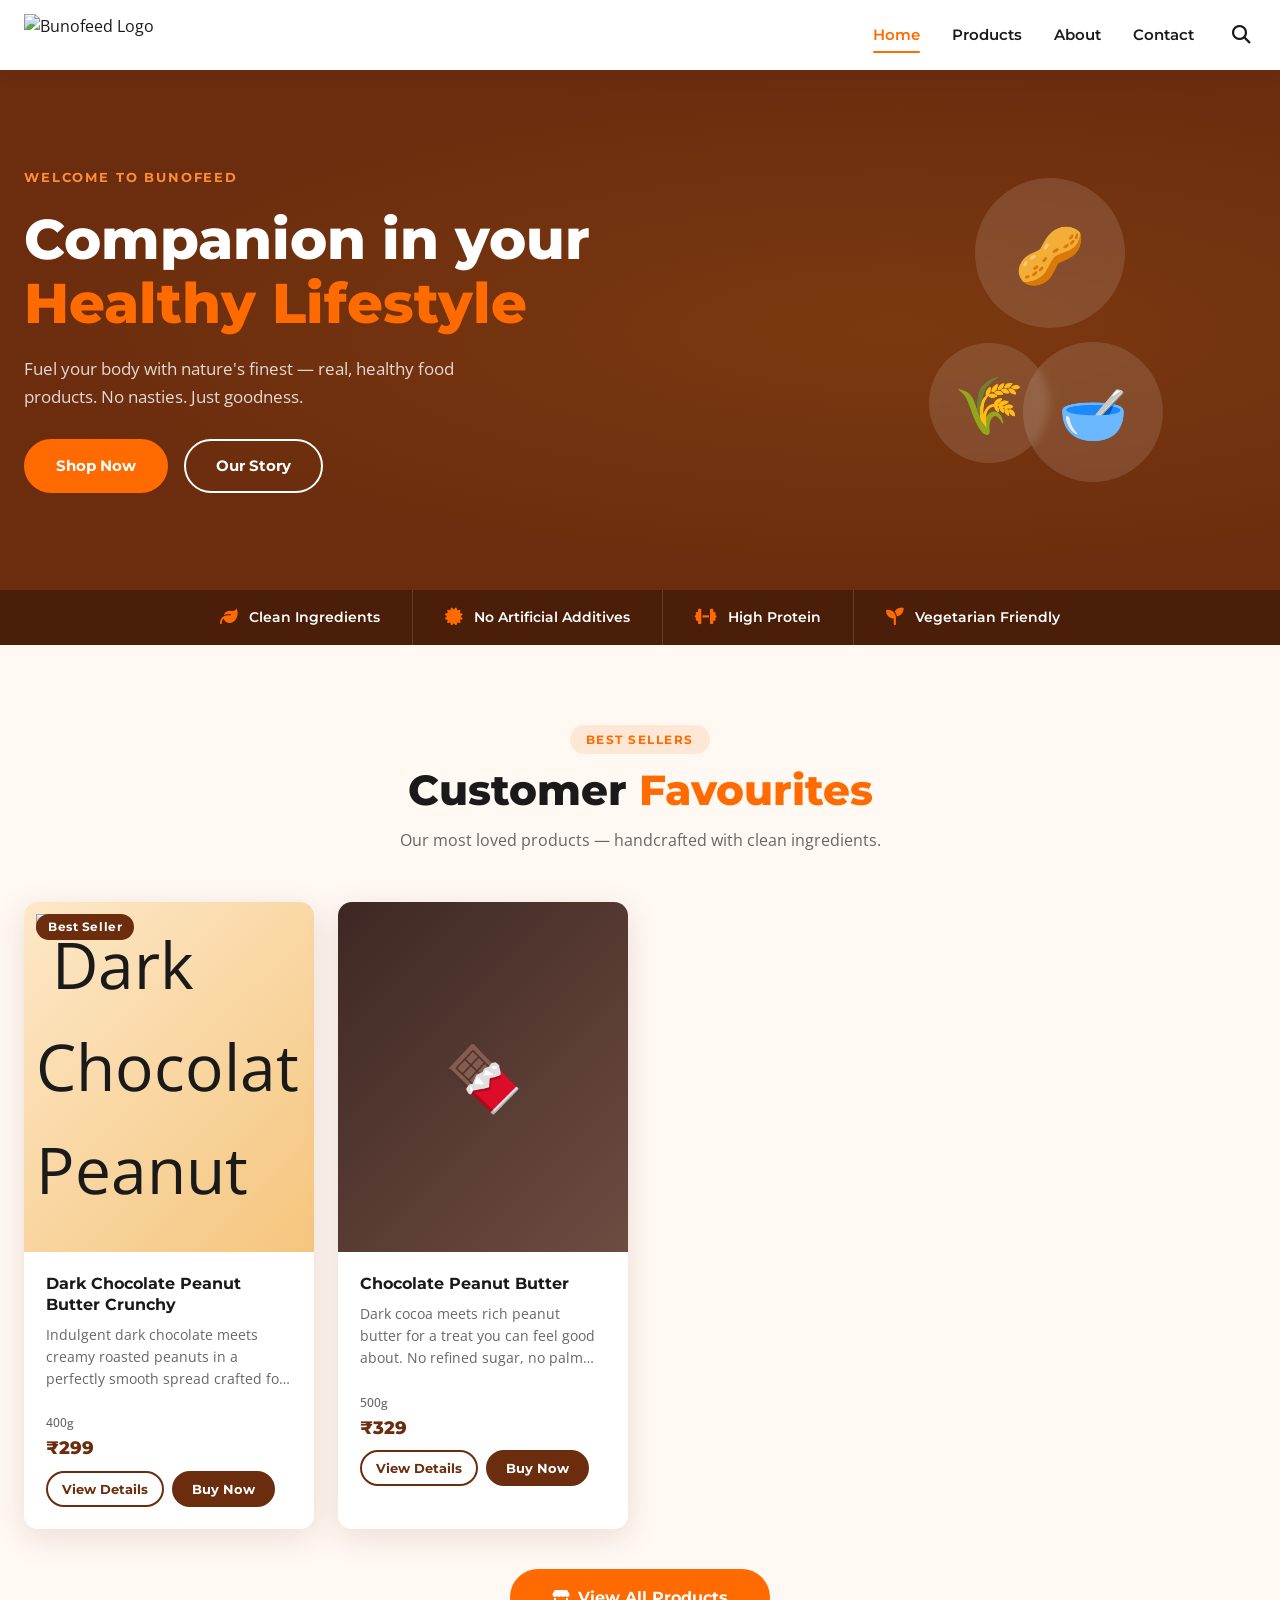
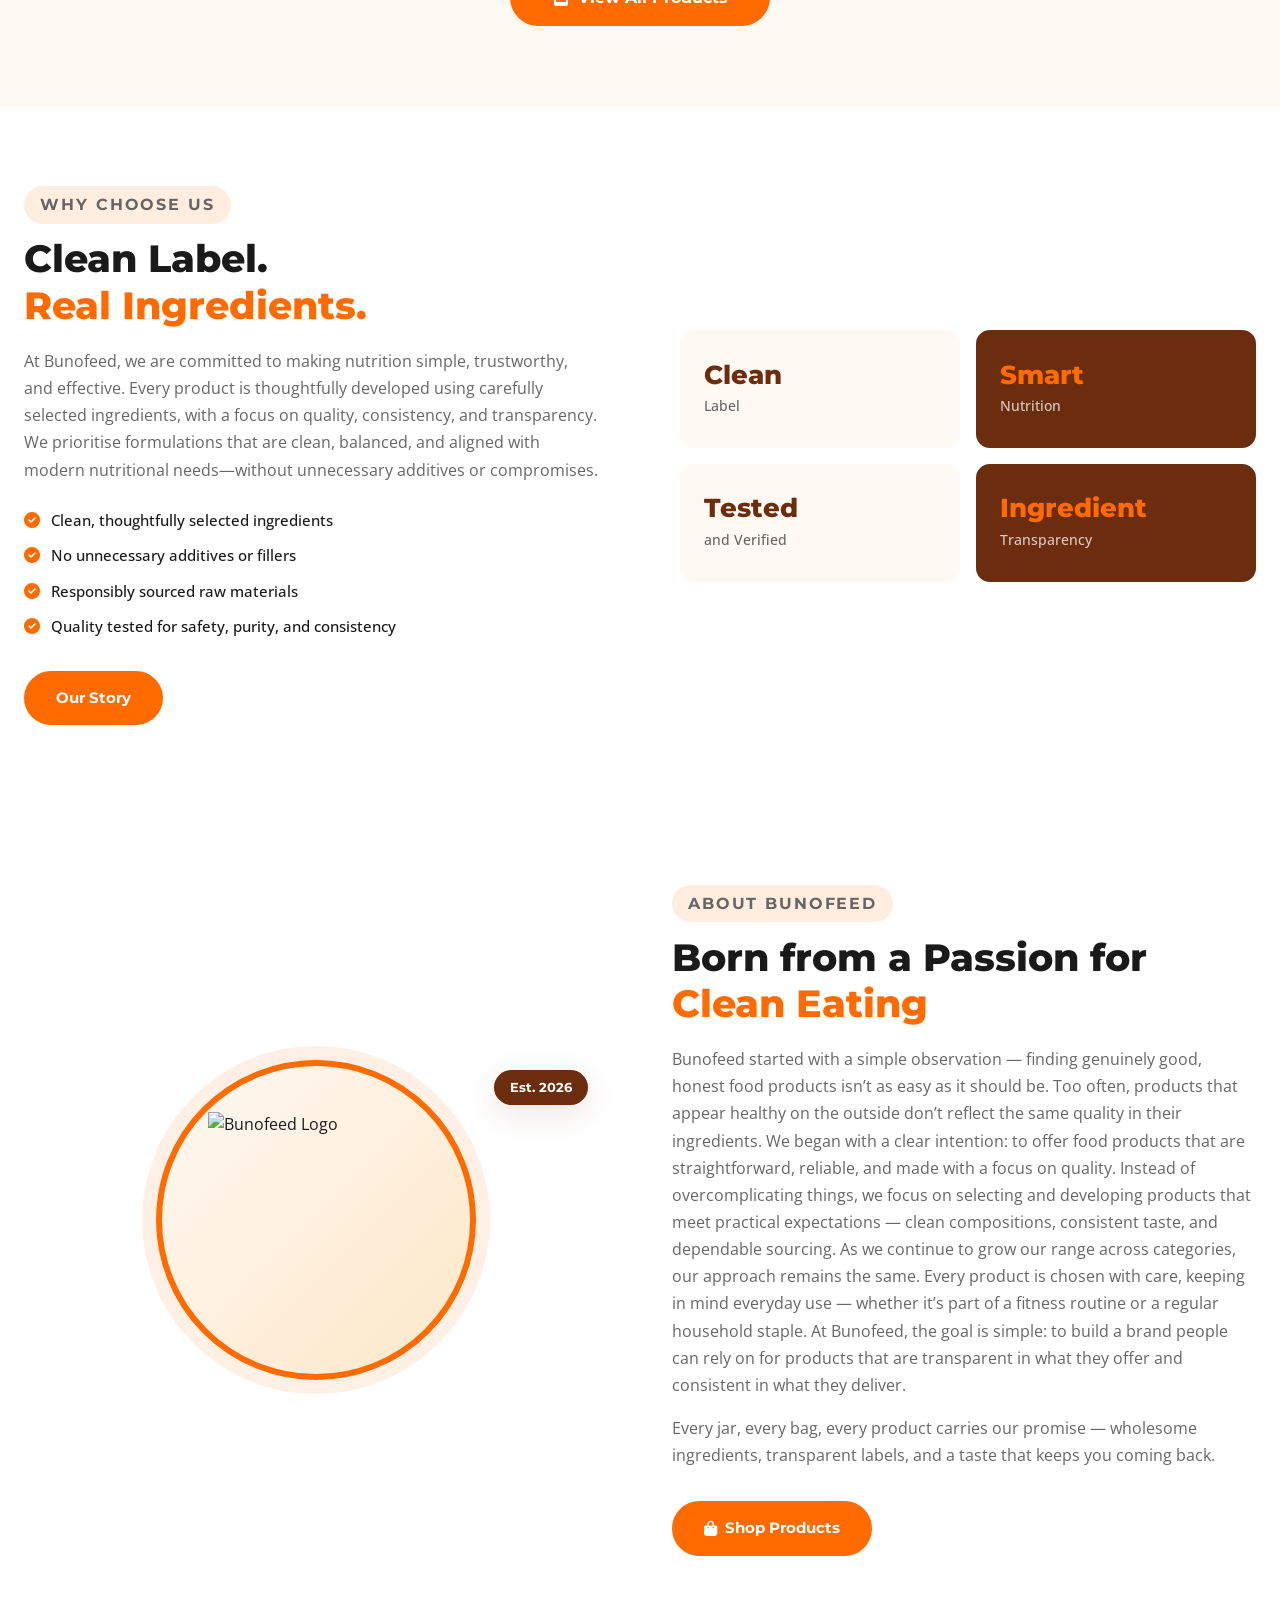
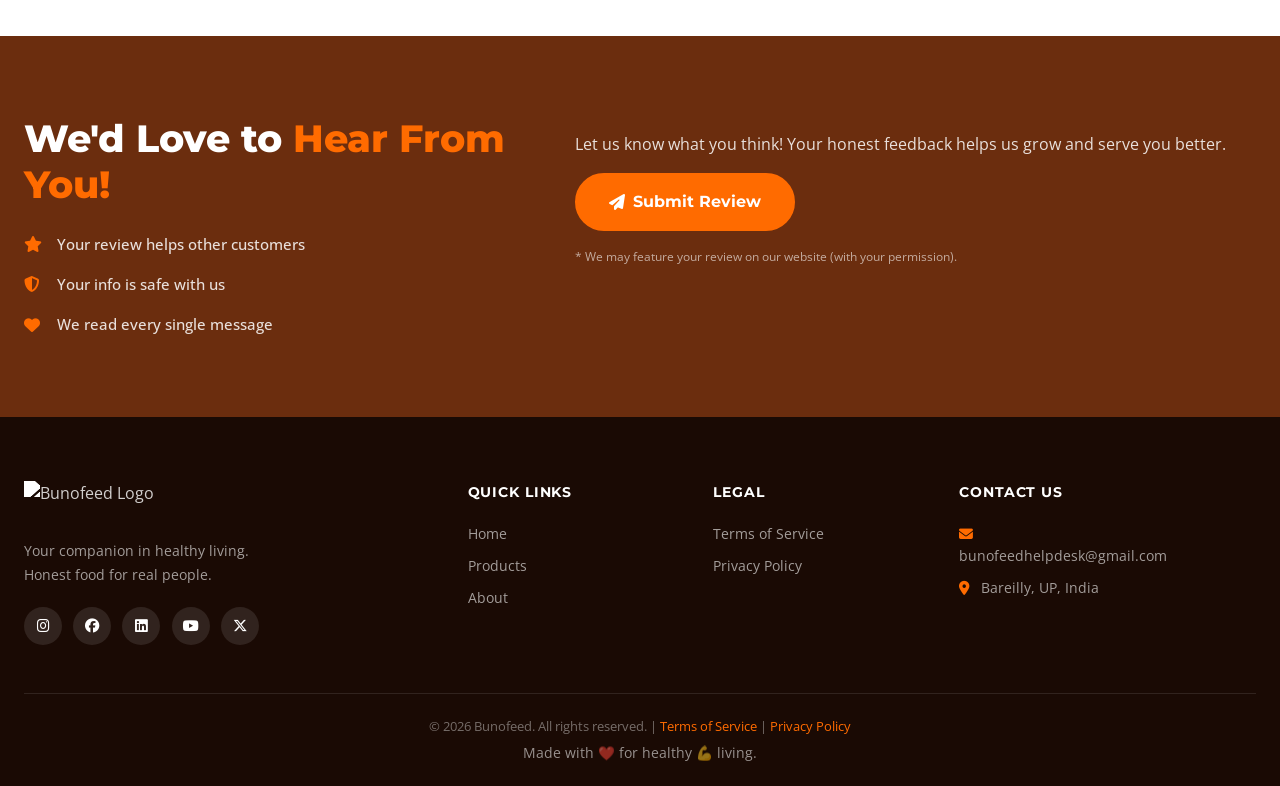
==== index.html @ 0fc1f6b6 "Add files via upload" ====
<!DOCTYPE html>
<html lang="en">
<head>
  <meta charset="UTF-8" />
  <meta name="viewport" content="width=device-width, initial-scale=1.0, viewport-fit=cover"/>
  <!-- SEO -->
  <meta name="description" content="Bunofeed – Natural peanut butter, rolled oats & muesli. Clean ingredients, no preservatives, high protein. Shop on Amazon & Flipkart."/>
  <meta name="theme-color" content="#6B2D0E"/>
  <!-- iOS Web App -->
  <meta name="apple-mobile-web-app-capable" content="yes"/>
  <meta name="apple-mobile-web-app-status-bar-style" content="black-translucent"/>

  <title>Bunofeed – Companion in your Healthy Lifestyle</title>

  <!-- Fonts -->
  <link rel="preconnect" href="https://fonts.googleapis.com"/>
  <link rel="preconnect" href="https://fonts.gstatic.com" crossorigin/>
  <link href="https://fonts.googleapis.com/css2?family=Montserrat:wght@400;600;700;800&family=Open+Sans:wght@400;500;600&display=swap" rel="stylesheet"/>
  <!-- Icons -->
  <link rel="stylesheet" href="https://cdnjs.cloudflare.com/ajax/libs/font-awesome/6.5.0/css/all.min.css"/>
  <!-- Styles -->
  <link rel="stylesheet" href="style.css"/>
</head>
<body>

  <!-- =========================================================
       CAMPAIGN BANNER (shown/hidden by script.js based on products.js)
       ========================================================= -->
  <div id="campaign-banner" role="alert" aria-live="polite"></div>

  <!-- =========================================================
       NAVBAR
       ========================================================= -->
  <header class="navbar">
    <div class="nav-container">
      <a href="#home" class="logo" aria-label="Bunofeed Home">
        <img src="https://i.ibb.co/5W7myd6t/Brand-logo-2.png" alt="Bunofeed Logo" class="logo-img"/>
      </a>
      <button class="hamburger" id="hamburger" aria-label="Toggle menu" aria-expanded="false">
        <span></span><span></span><span></span>
      </button>
      <nav class="nav-links" id="navLinks" aria-label="Main navigation">
        <a href="#home"    class="nav-link active">Home</a>
        <a href="shop.html" class="nav-link">Products</a>
        <a href="#about"   class="nav-link">About</a>
        <a href="#contact" class="nav-link">Contact</a>
        <button class="search-btn" aria-label="Search">
          <i class="fas fa-search" aria-hidden="true"></i>
        </button>
      </nav>
    </div>
  </header>

  <!-- =========================================================
       HERO SECTION
       ========================================================= -->
  <section class="hero" id="home">
    <div class="hero-content">
      <p class="hero-sub" id="hero-sub">Welcome to Bunofeed</p>
      <h1 class="hero-title" id="hero-title">
        Companion in your<br/>
        <span class="hero-highlight">Healthy Lifestyle</span>
      </h1>
      <p class="hero-desc" id="hero-desc">
        Fuel your body with nature's finest — real, healthy food products. No nasties. Just goodness.   </p>
      <div class="hero-btns">
        <a href="#shop" class="btn btn-primary" id="hero-cta">
          <i class="fas fa-shopping-bag" aria-hidden="true"></i> Shop Now
        </a>
        <a href="#about" class="btn btn-outline">Our Story</a>
      </div>
    </div>
    <!-- Hero visual: replaced with image if products.js hero.image is set -->
    <div class="hero-image" aria-hidden="true">
      <div class="hero-img-wrap">
        <div class="food-circle food-circle-1">🥜</div>
        <div class="food-circle food-circle-2">🌾</div>
        <div class="food-circle food-circle-3">🥣</div>
      </div>
    </div>
  </section>

  <!-- =========================================================
       FEATURES STRIP
       ========================================================= -->
  <section class="features-strip" aria-label="Key features">
    <div class="feature-item">
      <i class="fas fa-leaf" aria-hidden="true"></i>
      <span>Clean Ingredients</span>
    </div>
    <div class="feature-item">
      <i class="fas fa-certificate" aria-hidden="true"></i>
      <span>No Artificial Additives</span>
    </div>
    <div class="feature-item">
      <i class="fas fa-dumbbell" aria-hidden="true"></i>
      <span>High Protein</span>
    </div>
    <div class="feature-item">
      <i class="fas fa-seedling" aria-hidden="true"></i>
      <span>Vegetarian Friendly</span>
    </div>
  </section>

  <!-- =========================================================
       BEST SELLERS (homepage only — bestSeller: true products)
       Populated dynamically from products.js via script.js
       ========================================================= -->
  <section class="products" id="shop">
    <div class="section-header">
      <p class="section-tag">Best Sellers</p>
      <h2>Customer <span>Favourites</span></h2>
      <p class="section-desc">Our most loved products — handcrafted with clean ingredients.</p>
    </div>
    <!-- Best-seller cards injected here by script.js -->
    <div class="products-grid" id="products-grid"></div>
    <div style="text-align:center;margin-top:2.5rem;">
      <a href="shop.html" class="btn btn-primary" style="padding:14px 40px;font-size:1rem;">
        <i class="fas fa-store" aria-hidden="true"></i> View All Products
      </a>
    </div>
  </section>

  <!-- =========================================================
       WHY BUNOFEED
       ========================================================= -->
  <section class="why-us" aria-label="Why choose Bunofeed">
    <div class="why-text">
      <p class="section-tag">Why Choose Us</p>
      <h2>Clean Label.<br/><span>Real Ingredients.</span></h2>
      <p>At Bunofeed, we are committed to making nutrition simple, trustworthy, and effective. Every product is thoughtfully developed using carefully selected ingredients, with a focus on quality, consistency, and transparency.

          We prioritise formulations that are clean, balanced, and aligned with modern nutritional needs—without unnecessary additives or compromises.</p>
      <ul class="why-list">
        <li><i class="fas fa-check-circle" aria-hidden="true"></i> Clean, thoughtfully selected ingredients</li>
        <li><i class="fas fa-check-circle" aria-hidden="true"></i> No unnecessary additives or fillers</li>
        <li><i class="fas fa-check-circle" aria-hidden="true"></i> Responsibly sourced raw materials</li>
        <li><i class="fas fa-check-circle" aria-hidden="true"></i> Quality tested for safety, purity, and consistency</li>
      </ul>
      <a href="#about" class="btn btn-primary">Our Story</a>
    </div>
    <div class="why-visual">
      <div class="why-stat-card reveal">
        <span class="stat-num">Clean</span>
        <span class="stat-label">Label</span>
      </div>
      <div class="why-stat-card accent reveal">
        <span class="stat-num">Smart</span>
        <span class="stat-label">Nutrition</span>
      </div>
      <div class="why-stat-card reveal">
        <span class="stat-num">Tested</span>
        <span class="stat-label">and Verified</span>
      </div>
      <div class="why-stat-card accent reveal">
        <span class="stat-num">Ingredient</span>
        <span class="stat-label">Transparency</span>
      </div>
    </div>
  </section>

  <!-- =========================================================
       ABOUT SECTION
       ========================================================= -->
  <section class="about" id="about">
    <div class="about-visual">
      <div class="about-badge">Est. 2026</div>
      <div class="about-img-box">
        <!--
          TO CHANGE THIS IMAGE:
          Replace the src below with your image URL.
          Or keep the logo as-is.
        -->
        <img src="https://i.ibb.co/5W7myd6t/Brand-logo-2.png" alt="Bunofeed Logo"/>
      </div>
    </div>
    <div class="about-text">
      <p class="section-tag">About Bunofeed</p>
      <h2>Born from a Passion for <span>Clean Eating</span></h2>
      <p>Bunofeed started with a simple observation — finding genuinely good, honest food products isn’t as easy as it should be. Too often, products that appear healthy on the outside don’t reflect the same quality in their ingredients. We began with a clear intention: to offer food products that are straightforward, reliable, and made with a focus on quality. Instead of overcomplicating things, we focus on selecting and developing products that meet practical expectations — clean compositions, consistent taste, and dependable sourcing. As we continue to grow our range across categories, our approach remains the same. Every product is chosen with care, keeping in mind everyday use — whether it’s part of a fitness routine or a regular household staple. At Bunofeed, the goal is simple: to build a brand people can rely on for products that are transparent in what they offer and consistent in what they deliver.</p>
      <p>Every jar, every bag, every product carries our promise — wholesome ingredients, transparent labels, and a taste that keeps you coming back.</p>
      <a href="#shop" class="btn btn-primary" style="margin-top:1rem;">
        <i class="fas fa-shopping-bag" aria-hidden="true"></i> Shop Products
      </a>
    </div>
  </section>

  <!-- =========================================================
       CUSTOMER FEEDBACK SECTION
       ========================================================= -->
  <section class="feedback-section" id="feedback">
    <div class="feedback-inner">
      <div class="feedback-left">
        <h2>We'd Love to <span>Hear From You!</span></h2>
        <div class="feedback-perks">
          <div class="perk-item">
            <i class="fas fa-star" aria-hidden="true"></i>
            <span>Your review helps other customers</span>
          </div>
          <div class="perk-item">
            <i class="fas fa-shield-alt" aria-hidden="true"></i>
            <span>Your info is safe with us</span>
          </div>
          <div class="perk-item">
            <i class="fas fa-heart" aria-hidden="true"></i>
            <span>We read every single message</span>
          </div>
        </div>
      </div>
      <div class="feedback-right">
        <p class="presubmitnote">
          Let us know what you think! Your honest feedback helps us grow and serve you better.
        </p>
        <!--
          The href below is set dynamically from products.js → brand.feedbackFormUrl
          You can also hardcode it here if preferred.
        -->
        <a href="#" data-feedback-link
           target="_blank" rel="noopener noreferrer"
           class="btn btn-primary feedback-submit">
          <i class="fas fa-paper-plane" aria-hidden="true"></i> Submit Review
        </a>
        <p class="form-note">* We may feature your review on our website (with your permission).</p>
      </div>
    </div>
  </section>

  <!-- =========================================================
       FOOTER
       ========================================================= -->
  <footer class="footer" id="contact">
    <div class="footer-grid">
      <div class="footer-brand">
        <img src="https://i.ibb.co/5W7myd6t/Brand-logo-2.png" alt="Bunofeed Logo" class="logo-img footer-logo-img"/>
        <p>Your companion in healthy living. Honest food for real people.</p>
        <div class="social-links">
          <a href="https://www.instagram.com" data-social="instagram" target="_blank" rel="noopener noreferrer" aria-label="Instagram">
            <i class="fab fa-instagram" aria-hidden="true"></i>
          </a>
          <a href="https://www.facebook.com" data-social="facebook" target="_blank" rel="noopener noreferrer" aria-label="Facebook">
            <i class="fab fa-facebook" aria-hidden="true"></i>
          </a>
          <a href="https://www.linkedin.com/in/akash-kumar-995739293" data-social="linkedin" target="_blank" rel="noopener noreferrer" aria-label="LinkedIn">
            <i class="fab fa-linkedin" aria-hidden="true"></i>
          </a>
          <a href="https://www.youtube.com" data-social="youtube" target="_blank" rel="noopener noreferrer" aria-label="YouTube">
            <i class="fab fa-youtube" aria-hidden="true"></i>
          </a>
          <a href="https://www.x.com" data-social="twitter" target="_blank" rel="noopener noreferrer" aria-label="X / Twitter">
            <i class="fab fa-x-twitter" aria-hidden="true"></i>
          </a>
        </div>
      </div>
      <div class="footer-col">
        <h4>Quick Links</h4>
        <a href="#home">Home</a>
        <a href="#shop">Products</a>
        <a href="#about">About</a>
      </div>
      <div class="footer-col">
        <h4>Legal</h4>
        <a href="terms.html">Terms of Service</a>
        <a href="privacy.html">Privacy Policy</a>
      </div>
      <div class="footer-col" id="contact">
        <h4>Contact Us</h4>
        <p>
          <i class="fas fa-envelope" aria-hidden="true"></i>
          <a href="mailto:bunofeedhelpdesk@gmail.com" data-email>
            bunofeedhelpdesk@gmail.com
          </a>
        </p>
        <p>
          <i class="fas fa-map-marker-alt" aria-hidden="true"></i>
          Bareilly, UP, India
        </p>
      </div>
    </div>
    <div class="footer-bottom">
      <p>© 2026 Bunofeed. All rights reserved. |
        <a href="terms.html">Terms of Service</a> |
        <a href="privacy.html">Privacy Policy</a>
      </p>
      <span class="footer-highlight">Made with ❤️ for healthy 💪 living.</span>
    </div>
  </footer>

  <!-- Razorpay SDK (required for Buy Now on homepage) -->
  <script src="https://checkout.razorpay.com/v1/checkout.js"></script>
  <!-- =========================================================
       SCRIPTS
       Load products.js FIRST, then script.js
       ========================================================= -->
  <script src="products.js"></script>
  <script src="checkout.js"></script>
  <script src="script.js"></script>

</body>
</html>
---- style.css ----
/* ============================================================
   BUNOFEED — Main Stylesheet  (style.css)
   Brand Colors: #6B2D0E (brown), #FF6B00 (orange), #fff
   Mobile-first, fully responsive for iOS & Android
   ============================================================ */

/* ---- CSS Variables ---- */
:root {
  --brown:        #6B2D0E;
  --brown-dark:   #4a1e08;
  --brown-light:  #8B4513;
  --orange:       #FF6B00;
  --orange-light: #FF8C38;
  --white:        #FFFFFF;
  --off-white:    #FFF8F3;
  --gray:         #666666;
  --light-gray:   #f5f5f5;
  --dark:         #1a1a1a;
  --font-head:    'Montserrat', sans-serif;
  --font-body:    'Open Sans', sans-serif;
  --shadow:       0 8px 32px rgba(107,45,14,0.13);
  --radius:       14px;
  --transition:   0.3s ease;
  --nav-height:   70px;
}

/* ---- Reset ---- */
*, *::before, *::after {
  box-sizing: border-box;
  margin: 0;
  padding: 0;
  -webkit-tap-highlight-color: transparent; /* removes blue flash on iOS tap */
}
html {
  scroll-behavior: smooth;
  /* prevent font size inflation on iOS landscape */
  -webkit-text-size-adjust: 100%;
  text-size-adjust: 100%;
}
body {
  font-family: var(--font-body);
  color: var(--dark);
  background: var(--white);
  line-height: 1.6;
  overflow-x: hidden;
}
img {
  max-width: 100%;
  display: block;
  height: auto;
}
a  { text-decoration: none; color: inherit; }
ul { list-style: none; }

/* ---- Utility ---- */
.container {
  width: 100%;
  max-width: 1280px;
  margin: 0 auto;
  padding: 0 1.5rem;
}

/* ============================================================
   CAMPAIGN BANNER
   ============================================================ */
#campaign-banner {
  display: none;
  width: 100%;
  padding: 10px 1.5rem;
  text-align: center;
  font-family: var(--font-head);
  font-weight: 600;
  font-size: 0.88rem;
  letter-spacing: 0.02em;
  position: relative;
  z-index: 1001;
}
#campaign-banner a {
  text-decoration: underline;
  margin-left: 0.5rem;
  font-weight: 700;
  opacity: 0.9;
}
#campaign-banner a:hover { opacity: 1; }
#banner-close {
  position: absolute;
  right: 1rem;
  top: 50%;
  transform: translateY(-50%);
  background: none;
  border: none;
  cursor: pointer;
  font-size: 1.1rem;
  opacity: 0.7;
  line-height: 1;
  padding: 4px;
}
#banner-close:hover { opacity: 1; }

/* ============================================================
   BUTTONS
   ============================================================ */
.btn {
  display: inline-flex;
  align-items: center;
  justify-content: center;
  gap: 0.5rem;
  padding: 13px 30px;
  border-radius: 50px;
  font-family: var(--font-head);
  font-weight: 700;
  font-size: 0.95rem;
  cursor: pointer;
  transition: var(--transition);
  border: 2px solid transparent;
  text-align: center;
  white-space: nowrap;
  /* fix iOS button rendering */
  -webkit-appearance: none;
  appearance: none;
}
.btn-primary {
  background: var(--orange);
  color: var(--white);
  border-color: var(--orange);
}
.btn-primary:hover {
  background: var(--orange-light);
  border-color: var(--orange-light);
  transform: translateY(-2px);
  box-shadow: 0 6px 20px rgba(255,107,0,0.35);
}
.btn-outline {
  background: transparent;
  color: var(--white);
  border-color: var(--white);
}
.btn-outline:hover {
  background: var(--white);
  color: var(--brown);
}
.btn-brown {
  background: var(--brown);
  color: var(--white);
  border-color: var(--brown);
}
.btn-brown:hover {
  background: var(--brown-dark);
  border-color: var(--brown-dark);
  transform: translateY(-2px);
}

/* ============================================================
   SECTION HEADER
   ============================================================ */
.section-header {
  text-align: center;
  margin-bottom: 3rem;
}
.section-tag {
  display: inline-block;
  background: rgba(255,107,0,0.12);
  color: var(--orange);
  font-family: var(--font-head);
  font-weight: 700;
  font-size: 0.78rem;
  letter-spacing: 0.12em;
  text-transform: uppercase;
  padding: 5px 16px;
  border-radius: 50px;
  margin-bottom: 0.7rem;
}
.section-header h2 {
  font-family: var(--font-head);
  font-size: clamp(1.7rem, 4vw, 2.6rem);
  font-weight: 800;
  color: var(--dark);
  line-height: 1.2;
}
.section-header h2 span { color: var(--orange); }
.section-desc {
  color: var(--gray);
  margin-top: 0.8rem;
  font-size: 1rem;
}

/* ============================================================
   NAVBAR
   ============================================================ */
.navbar {
  position: sticky;
  top: 0;
  z-index: 1000;
  background: var(--white);
  box-shadow: 0 2px 20px rgba(0,0,0,0.07);
}
.nav-container {
  max-width: 1280px;
  margin: 0 auto;
  padding: 0 1.5rem;
  height: var(--nav-height);
  display: flex;
  align-items: center;
  justify-content: space-between;
}
.logo { display: flex; align-items: center; }
.logo-img {
  height: 42px;
  max-height: 42px;
  width: auto;
  object-fit: contain;
  display: block;
}
.footer-logo-img {
  height: 42px;
  filter: brightness(0) invert(1);
}
.nav-links {
  display: flex;
  align-items: center;
  gap: 2rem;
}
.nav-link {
  font-family: var(--font-head);
  font-weight: 600;
  font-size: 0.95rem;
  color: var(--dark);
  position: relative;
  transition: color var(--transition);
  padding: 4px 0;
}
.nav-link::after {
  content: '';
  position: absolute;
  bottom: -2px;
  left: 0;
  width: 0;
  height: 2px;
  background: var(--orange);
  transition: width var(--transition);
  border-radius: 2px;
}
.nav-link:hover,
.nav-link.active { color: var(--orange); }
.nav-link:hover::after,
.nav-link.active::after { width: 100%; }

.search-btn {
  background: none;
  border: none;
  cursor: pointer;
  font-size: 1.15rem;
  color: var(--dark);
  transition: color var(--transition);
  padding: 6px;
  display: flex;
  align-items: center;
  /* fix iOS button */
  -webkit-appearance: none;
  appearance: none;
}
.search-btn:hover { color: var(--orange); }

/* Hamburger */
.hamburger {
  display: none;
  flex-direction: column;
  gap: 5px;
  background: none;
  border: none;
  cursor: pointer;
  padding: 6px;
  -webkit-appearance: none;
  appearance: none;
  /* increase tap target */
  min-width: 44px;
  min-height: 44px;
  align-items: center;
  justify-content: center;
}
.hamburger span {
  display: block;
  width: 24px;
  height: 2.5px;
  background: var(--dark);
  border-radius: 3px;
  transition: var(--transition);
}
.hamburger.active span:nth-child(1) { transform: translateY(7.5px) rotate(45deg); }
.hamburger.active span:nth-child(2) { opacity: 0; transform: scaleX(0); }
.hamburger.active span:nth-child(3) { transform: translateY(-7.5px) rotate(-45deg); }

/* ============================================================
   HERO SECTION
   ============================================================ */
.hero {
  background: var(--brown);
  min-height: 520px;
  display: flex;
  align-items: center;
  position: relative;
  overflow: hidden;
  padding: 5rem 1.5rem;
}
.hero::before {
  content: '';
  position: absolute;
  inset: 0;
  background: radial-gradient(ellipse at 70% 50%, rgba(139,69,19,0.5) 0%, transparent 70%);
  pointer-events: none;
}
.hero-content {
  position: relative;
  z-index: 2;
  max-width: 580px;
  display: flex;
  flex-direction: column;
  gap: 1.2rem;
}
.hero-sub {
  font-family: var(--font-head);
  font-weight: 700;
  font-size: 0.82rem;
  letter-spacing: 0.14em;
  text-transform: uppercase;
  color: var(--orange-light);
}
.hero-title {
  font-family: var(--font-head);
  font-size: clamp(2rem, 5vw, 3.5rem);
  font-weight: 800;
  color: var(--white);
  line-height: 1.15;
}
.hero-highlight { color: var(--orange); }
.hero-desc {
  color: rgba(255,255,255,0.82);
  font-size: 1.05rem;
  max-width: 460px;
  line-height: 1.7;
}
.hero-btns {
  display: flex;
  gap: 1rem;
  flex-wrap: wrap;
  margin-top: 0.5rem;
}

/* Hero Right — image or animated circles */
.hero-image {
  position: absolute;
  right: 0;
  top: 0;
  bottom: 0;
  width: 45%;
  display: flex;
  align-items: center;
  justify-content: center;
  pointer-events: none;
  z-index: 1;
}
.hero-img-wrap {
  position: relative;
  width: 380px;
  height: 380px;
}
/* When hero image URL is set, show it */
.hero-img-wrap img.hero-photo {
  width: 100%;
  height: 100%;
  object-fit: cover;
  border-radius: 50%;
  border: 5px solid rgba(255,107,0,0.4);
}
/* Animated circles (fallback) */
.food-circle {
  position: absolute;
  border-radius: 50%;
  display: flex;
  align-items: center;
  justify-content: center;
  background: rgba(255,255,255,0.12);
  backdrop-filter: blur(4px);
  -webkit-backdrop-filter: blur(4px);
  animation: floatCircle 4s ease-in-out infinite alternate;
  font-size: 3.5rem;
  line-height: 1;
}
.food-circle-1 { width: 150px; height: 150px; top: 10%; right: 15%; animation-delay: 0s; }
.food-circle-2 { width: 120px; height: 120px; bottom: 15%; right: 35%; animation-delay: 1.2s; }
.food-circle-3 { width: 140px; height: 140px; bottom: 10%; right: 5%; animation-delay: 0.6s; }
@keyframes floatCircle {
  from { transform: translateY(0); }
  to   { transform: translateY(-18px); }
}

/* ============================================================
   FEATURES STRIP
   ============================================================ */
.features-strip {
  background: var(--brown-dark);
  display: flex;
  justify-content: center;
  flex-wrap: nowrap;
  overflow-x: auto;
  -webkit-overflow-scrolling: touch;
  scrollbar-width: none;
}
.features-strip::-webkit-scrollbar { display: none; }
.feature-item {
  display: flex;
  align-items: center;
  gap: 0.7rem;
  padding: 1rem 2rem;
  color: var(--white);
  font-family: var(--font-head);
  font-weight: 600;
  font-size: 0.88rem;
  border-right: 1px solid rgba(255,255,255,0.15);
  transition: background var(--transition);
  flex-shrink: 0;
  white-space: nowrap;
}
.feature-item:last-child { border-right: none; }
.feature-item:hover { background: rgba(255,107,0,0.18); }
.feature-item i { color: var(--orange); font-size: 1.1rem; }

/* ============================================================
   PRODUCTS SECTION
   ============================================================ */
.products {
  padding: 5rem 1.5rem;
  background: var(--off-white);
}
.products-grid {
  max-width: 1280px;
  margin: 0 auto;
  display: grid;
  grid-template-columns: repeat(4, 1fr);
  gap: 1.5rem;
}
.product-card {
  background: var(--white);
  border-radius: var(--radius);
  overflow: hidden;
  box-shadow: var(--shadow);
  transition: transform var(--transition), box-shadow var(--transition);
  display: flex;
  flex-direction: column;
  position: relative;
}
.product-card:hover {
  transform: translateY(-6px);
  box-shadow: 0 16px 40px rgba(107,45,14,0.18);
}
/* Product Badges */
.product-badge {
  position: absolute;
  top: 12px;
  left: 12px;
  background: var(--brown);
  color: var(--white);
  font-family: var(--font-head);
  font-weight: 700;
  font-size: 0.72rem;
  padding: 4px 12px;
  border-radius: 50px;
  z-index: 2;
  letter-spacing: 0.05em;
}
.product-badge.new    { background: #28a745; }
.product-badge.limited{ background: #dc3545; }
.product-badge.sale   { background: var(--orange); }

/* Sale ribbon */
.sale-ribbon {
  position: absolute;
  top: 12px;
  right: 12px;
  background: var(--orange);
  color: var(--white);
  font-family: var(--font-head);
  font-weight: 800;
  font-size: 0.72rem;
  padding: 4px 10px;
  border-radius: 50px;
  z-index: 2;
}

/* Product image area */
.product-img {
  height: 350px;
  padding: 12px;
  display: flex;
  align-items: center;
  justify-content: center;
  font-size: 4rem;
  position: relative;
  overflow: hidden;
}
.product-img img.product-photo {
  width: 100%;
  height: 100%;
  object-fit: contain;
  position: absolute;
  inset: 0;
  padding: 12px;
}
.product-emoji {
  position: relative;
  z-index: 1;
  font-size: 4rem;
  line-height: 1;
}
/* Card color backgrounds */
.peanut-bg  { background: linear-gradient(135deg, #fde8c8, #f5c57d); }
.oat-bg     { background: linear-gradient(135deg, #e8f5e9, #c8e6c9); }
.muesli-bg  { background: linear-gradient(135deg, #fff3e0, #ffe0b2); }
.choco-bg   { background: linear-gradient(135deg, #3e2723, #6d4c41); }

.product-info {
  padding: 1.4rem;
  display: flex;
  flex-direction: column;
  gap: 0.5rem;
  flex: 1;
}
.product-info h3 {
  font-family: var(--font-head);
  font-size: 1rem;
  font-weight: 700;
  color: var(--dark);
  line-height: 1.3;
}
.product-info p {
  color: var(--gray);
  font-size: 0.88rem;
  line-height: 1.55;
  flex: 1;
  /* Truncate to 3 lines */
  display: -webkit-box;
  -webkit-line-clamp: 3;
  -webkit-box-orient: vertical;
  overflow: hidden;
  text-overflow: ellipsis;
  max-height: calc(1.55em * 3);
}
.product-footer {
  display: flex;
  align-items: center;
  justify-content: space-between;
  margin-top: 1rem;
  gap: 0.5rem;
  flex-wrap: wrap;
}
/* Two-button row on product cards */
.product-card-btns {
  display: flex;
  gap: 0.45rem;
  flex-wrap: wrap;
}
.btn-view-detail {
  padding: 8px 14px;
  font-size: 0.82rem;
  border-radius: 50px;
  background: transparent;
  color: var(--brown);
  font-family: var(--font-head);
  font-weight: 700;
  border: 2px solid var(--brown);
  cursor: pointer;
  transition: var(--transition);
  -webkit-appearance: none;
  appearance: none;
  white-space: nowrap;
}
.btn-view-detail:hover {
  background: var(--brown);
  color: var(--white);
  transform: translateY(-2px);
}
/* Make entire card clickable */
.product-card { cursor: pointer; }
.product-price {
  display: flex;
  flex-direction: column;
  gap: 1px;
}
.price-original {
  font-family: var(--font-head);
  font-size: 1.1rem;
  font-weight: 800;
  color: var(--brown);
}
.price-sale {
  display: flex;
  align-items: center;
  gap: 0.4rem;
}
.price-sale .price-current {
  font-family: var(--font-head);
  font-size: 1.1rem;
  font-weight: 800;
  color: var(--orange);
}
.price-sale .price-old {
  font-size: 0.82rem;
  color: var(--gray);
  text-decoration: line-through;
}
.product-weight {
  font-size: 0.78rem;
  color: var(--gray);
  font-weight: 500;
}
.btn-buy {
  padding: 8px 18px;
  font-size: 0.82rem;
  border-radius: 50px;
  background: var(--brown);
  color: var(--white);
  font-family: var(--font-head);
  font-weight: 700;
  border: 2px solid var(--brown);
  cursor: pointer;
  transition: var(--transition);
  -webkit-appearance: none;
  appearance: none;
  white-space: nowrap;
}
.btn-buy:hover {
  background: var(--orange);
  border-color: var(--orange);
  transform: translateY(-2px);
}

/* ============================================================
   WHY US SECTION
   ============================================================ */
.why-us {
  padding: 5rem 1.5rem;
  max-width: 1280px;
  margin: 0 auto;
  display: grid;
  grid-template-columns: 1fr 1fr;
  gap: 5rem;
  align-items: center;
}
.why-text .section-tag  { display: inline-block; margin-bottom: 0.8rem; }
.why-text h2 {
  font-family: var(--font-head);
  font-size: clamp(1.8rem, 3vw, 2.4rem);
  font-weight: 800;
  line-height: 1.2;
  margin-bottom: 1.2rem;
}
.why-text h2 span { color: var(--orange); }
.why-text > p { color: var(--gray); font-size: 1rem; line-height: 1.7; margin-bottom: 1.5rem; }
.why-list {
  display: flex;
  flex-direction: column;
  gap: 0.7rem;
  margin-bottom: 2rem;
}
.why-list li {
  display: flex;
  align-items: center;
  gap: 0.7rem;
  font-size: 0.95rem;
  font-weight: 500;
  color: var(--dark);
}
.why-list li i { color: var(--orange); font-size: 1rem; }
.why-visual {
  display: grid;
  grid-template-columns: 1fr 1fr;
  gap: 1rem;
}
.why-stat-card {
  background: var(--off-white);
  border-radius: var(--radius);
  padding: 1.8rem 1.4rem;
  display: flex;
  flex-direction: column;
  gap: 0.4rem;
  border: 2px solid transparent;
  transition: var(--transition);
}
.why-stat-card:hover,
.why-stat-card.accent {
  background: var(--brown);
  border-color: var(--brown);
}
.why-stat-card:hover .stat-num,
.why-stat-card.accent .stat-num { color: var(--orange); }
.why-stat-card:hover .stat-label,
.why-stat-card.accent .stat-label { color: rgba(255,255,255,0.75); }
.stat-num {
  font-family: var(--font-head);
  font-size: 1.6rem;
  font-weight: 800;
  color: var(--brown);
  line-height: 1.1;
}
.stat-label {
  font-size: 0.85rem;
  color: var(--gray);
  font-weight: 500;
}

/* ============================================================
   ABOUT SECTION
   ============================================================ */
.about {
  padding: 5rem 1.5rem;
  max-width: 1280px;
  margin: 0 auto;
  display: grid;
  grid-template-columns: 1fr 1fr;
  gap: 4rem;
  align-items: center;
}
.about-visual {
  position: relative;
  display: flex;
  justify-content: center;
}
.about-img-box {
  width: 320px;
  height: 320px;
  background: linear-gradient(135deg, var(--off-white), #fde8c8);
  border-radius: 50%;
  display: flex;
  align-items: center;
  justify-content: center;
  border: 6px solid var(--orange);
  box-shadow: 0 0 0 14px rgba(255,107,0,0.1);
  overflow: hidden;
}
.about-img-box img { width: 70%; height: 70%; object-fit: contain; }
.about-badge {
  position: absolute;
  top: 10px;
  right: 20px;
  background: var(--brown);
  color: var(--white);
  font-family: var(--font-head);
  font-weight: 700;
  font-size: 0.82rem;
  padding: 7px 16px;
  border-radius: 50px;
  box-shadow: var(--shadow);
}
.about-text .section-tag { display: inline-block; margin-bottom: 0.8rem; }
.about-text h2 {
  font-family: var(--font-head);
  font-size: clamp(1.8rem, 3vw, 2.4rem);
  font-weight: 800;
  line-height: 1.2;
  margin-bottom: 1.2rem;
}
.about-text h2 span { color: var(--orange); }
.about-text p {
  color: var(--gray);
  margin-bottom: 1rem;
  font-size: 0.97rem;
  line-height: 1.75;
}

/* ============================================================
   CUSTOMER FEEDBACK SECTION
   ============================================================ */
.feedback-section {
  background: var(--brown);
  padding: 5rem 1.5rem;
}
.feedback-inner {
  max-width: 1280px;
  margin: 0 auto;
  display: grid;
  grid-template-columns: 1fr 1.4fr;
  gap: 4rem;
  align-items: start;
}
.feedback-left h2 {
  font-family: var(--font-head);
  font-size: clamp(1.8rem, 3vw, 2.4rem);
  font-weight: 800;
  color: var(--white);
  line-height: 1.2;
  margin-bottom: 1.5rem;
}
.feedback-left h2 span { color: var(--orange); }
.feedback-perks {
  display: flex;
  flex-direction: column;
  gap: 1rem;
}
.perk-item {
  display: flex;
  align-items: center;
  gap: 0.8rem;
  color: rgba(255,255,255,0.85);
  font-size: 0.95rem;
  font-weight: 500;
}
.perk-item i { color: var(--orange); font-size: 1rem; width: 20px; }
.feedback-right {
  display: flex;
  flex-direction: column;
  gap: 1rem;
}
.presubmitnote {
  font-size: 1rem;
  color: rgba(255,255,255,0.85);
  line-height: 1.6;
  padding-top: 1rem;
}
.feedback-submit {
  align-self: flex-start;
  padding: 14px 32px;
  font-size: 1rem;
}
.form-note {
  font-size: 0.78rem;
  color: rgba(255,255,255,0.6);
}

/* ============================================================
   FOOTER
   ============================================================ */
.footer {
  background: #1a0a04;
  color: rgba(255,255,255,0.8);
  padding: 4rem 1.5rem 0;
}
.footer-grid {
  max-width: 1280px;
  margin: 0 auto;
  display: grid;
  grid-template-columns: 2fr 1fr 1fr 1.5fr;
  gap: 3rem;
  padding-bottom: 3rem;
  border-bottom: 1px solid rgba(255,255,255,0.1);
}
.footer-brand p {
  margin-top: 1rem;
  font-size: 0.9rem;
  line-height: 1.7;
  max-width: 240px;
  color: rgba(255,255,255,0.6);
}
.social-links {
  display: flex;
  flex-wrap: wrap;
  gap: 0.7rem;
  margin-top: 1.2rem;
}
.social-links a {
  width: 38px;
  height: 38px;
  background: rgba(255,255,255,0.1);
  border-radius: 50%;
  display: flex;
  align-items: center;
  justify-content: center;
  color: var(--white);
  font-size: 0.9rem;
  transition: var(--transition);
}
.social-links a:hover {
  background: var(--orange);
  transform: translateY(-2px);
}
.footer-col h4 {
  font-family: var(--font-head);
  font-weight: 700;
  font-size: 0.9rem;
  color: var(--white);
  margin-bottom: 1.2rem;
  text-transform: uppercase;
  letter-spacing: 0.06em;
}
.footer-col a,
.footer-col p {
  display: block;
  font-size: 0.87rem;
  color: rgba(255,255,255,0.6);
  margin-bottom: 0.6rem;
  transition: color var(--transition);
}
.footer-col a:hover { color: var(--orange); }
.footer-col p i { margin-right: 8px; color: var(--orange); }
.footer-bottom {
  max-width: 1280px;
  margin: 0 auto;
  padding: 1.4rem 0;
  text-align: center;
  font-size: 0.82rem;
  color: rgba(255,255,255,0.4);
}
.footer-bottom a { color: var(--orange); }
.footer-highlight {
  display: block;
  margin-top: 0.3rem;
  color: rgba(255,255,255,0.55);
  font-size: 0.85rem;
}

/* ============================================================
   SCROLL REVEAL ANIMATION
   ============================================================ */
.reveal {
  opacity: 0;
  transform: translateY(28px);
  transition: opacity 0.6s ease, transform 0.6s ease;
}
.reveal.visible {
  opacity: 1;
  transform: translateY(0);
}

/* ============================================================
   RESPONSIVE — Tablet (≤1024px)
   ============================================================ */
@media (max-width: 1024px) {
  .products-grid    { grid-template-columns: repeat(2, 1fr); }
  .why-us,
  .about            { grid-template-columns: 1fr; gap: 2.5rem; }
  .about-visual     { order: -1; }
  .feedback-inner   { grid-template-columns: 1fr; gap: 2.5rem; }
  .footer-grid      { grid-template-columns: 1fr 1fr; gap: 2rem; }
  .hero-image       { width: 40%; }
}

/* ============================================================
   RESPONSIVE — Mobile Large (≤768px)
   ============================================================ */
@media (max-width: 768px) {
  :root { --nav-height: 64px; }

  /* Navbar */
  .hamburger { display: flex; }
  .nav-links {
    display: none;
    position: fixed;          /* use fixed so it overlays on iOS */
    top: var(--nav-height);
    left: 0;
    right: 0;
    background: var(--white);
    flex-direction: column;
    padding: 1.5rem 1.5rem 2rem;
    gap: 1rem;
    box-shadow: 0 8px 30px rgba(0,0,0,0.12);
    z-index: 999;
    max-height: calc(100vh - var(--nav-height));
    overflow-y: auto;
    -webkit-overflow-scrolling: touch;
  }
  .nav-links.open { display: flex; }

  /* Hero */
  .hero { min-height: auto; padding: 3.5rem 1.5rem 3rem; }
  .hero-image { display: none; }
  .hero-content { max-width: 100%; }
  .hero-btns { gap: 0.8rem; }
  .hero-btns .btn { flex: 1; min-width: 120px; }

  /* Products */
  .products-grid { grid-template-columns: repeat(2, 1fr); gap: 1rem; }

  /* Why / About */
  .why-visual { grid-template-columns: 1fr 1fr; }
  .about-img-box { width: 240px; height: 240px; }

  /* Feedback */
  .feedback-submit { align-self: stretch; width: 100%; }

  /* Footer */
  .footer-grid { grid-template-columns: 1fr; gap: 1.8rem; }
  .footer-brand p { max-width: 100%; }
}

/* ============================================================
   RESPONSIVE — Mobile Small (≤480px)
   ============================================================ */
@media (max-width: 480px) {
  .products-grid    { grid-template-columns: 1fr; gap: 1rem; }
  .why-visual       { grid-template-columns: 1fr 1fr; gap: 0.7rem; }
  .stat-num         { font-size: 1.3rem; }
  .hero-title       { font-size: 1.9rem; }
  .btn              { padding: 12px 22px; font-size: 0.9rem; }
  .hero-btns        { flex-direction: column; }
  .hero-btns .btn   { width: 100%; text-align: center; }
  .about-img-box    { width: 200px; height: 200px; }
  .features-strip   { justify-content: flex-start; }
  .feature-item     { padding: 0.9rem 1.2rem; font-size: 0.82rem; }
  .section-header   { margin-bottom: 2rem; }
  .products, .about,
  .why-us,
  .feedback-section { padding-left: 1rem; padding-right: 1rem; }
}

/* ============================================================
   RESPONSIVE — Very Small (≤360px, older Android)
   ============================================================ */
@media (max-width: 360px) {
  .logo-img    { height: 34px; }
  .hero-title  { font-size: 1.65rem; }
  .btn         { padding: 11px 18px; }
  .why-stat-card { padding: 1.2rem 1rem; }
}
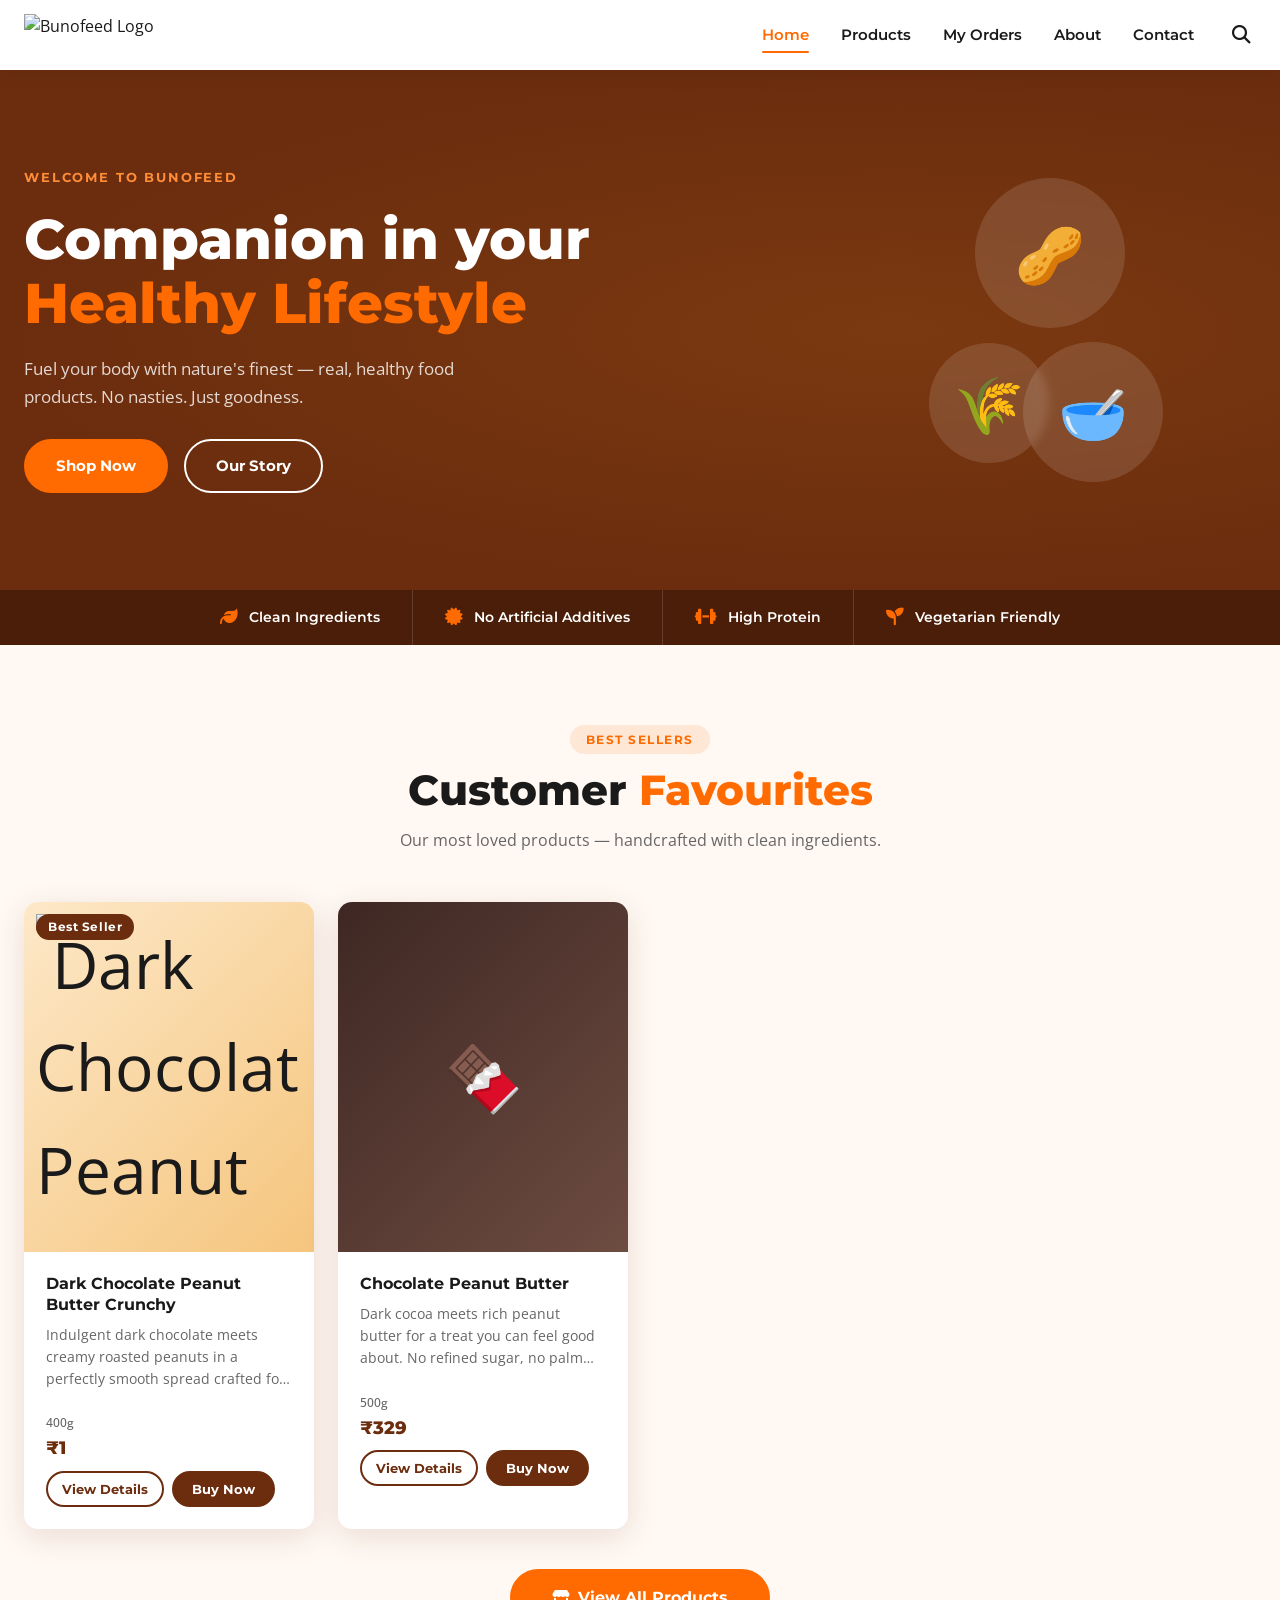
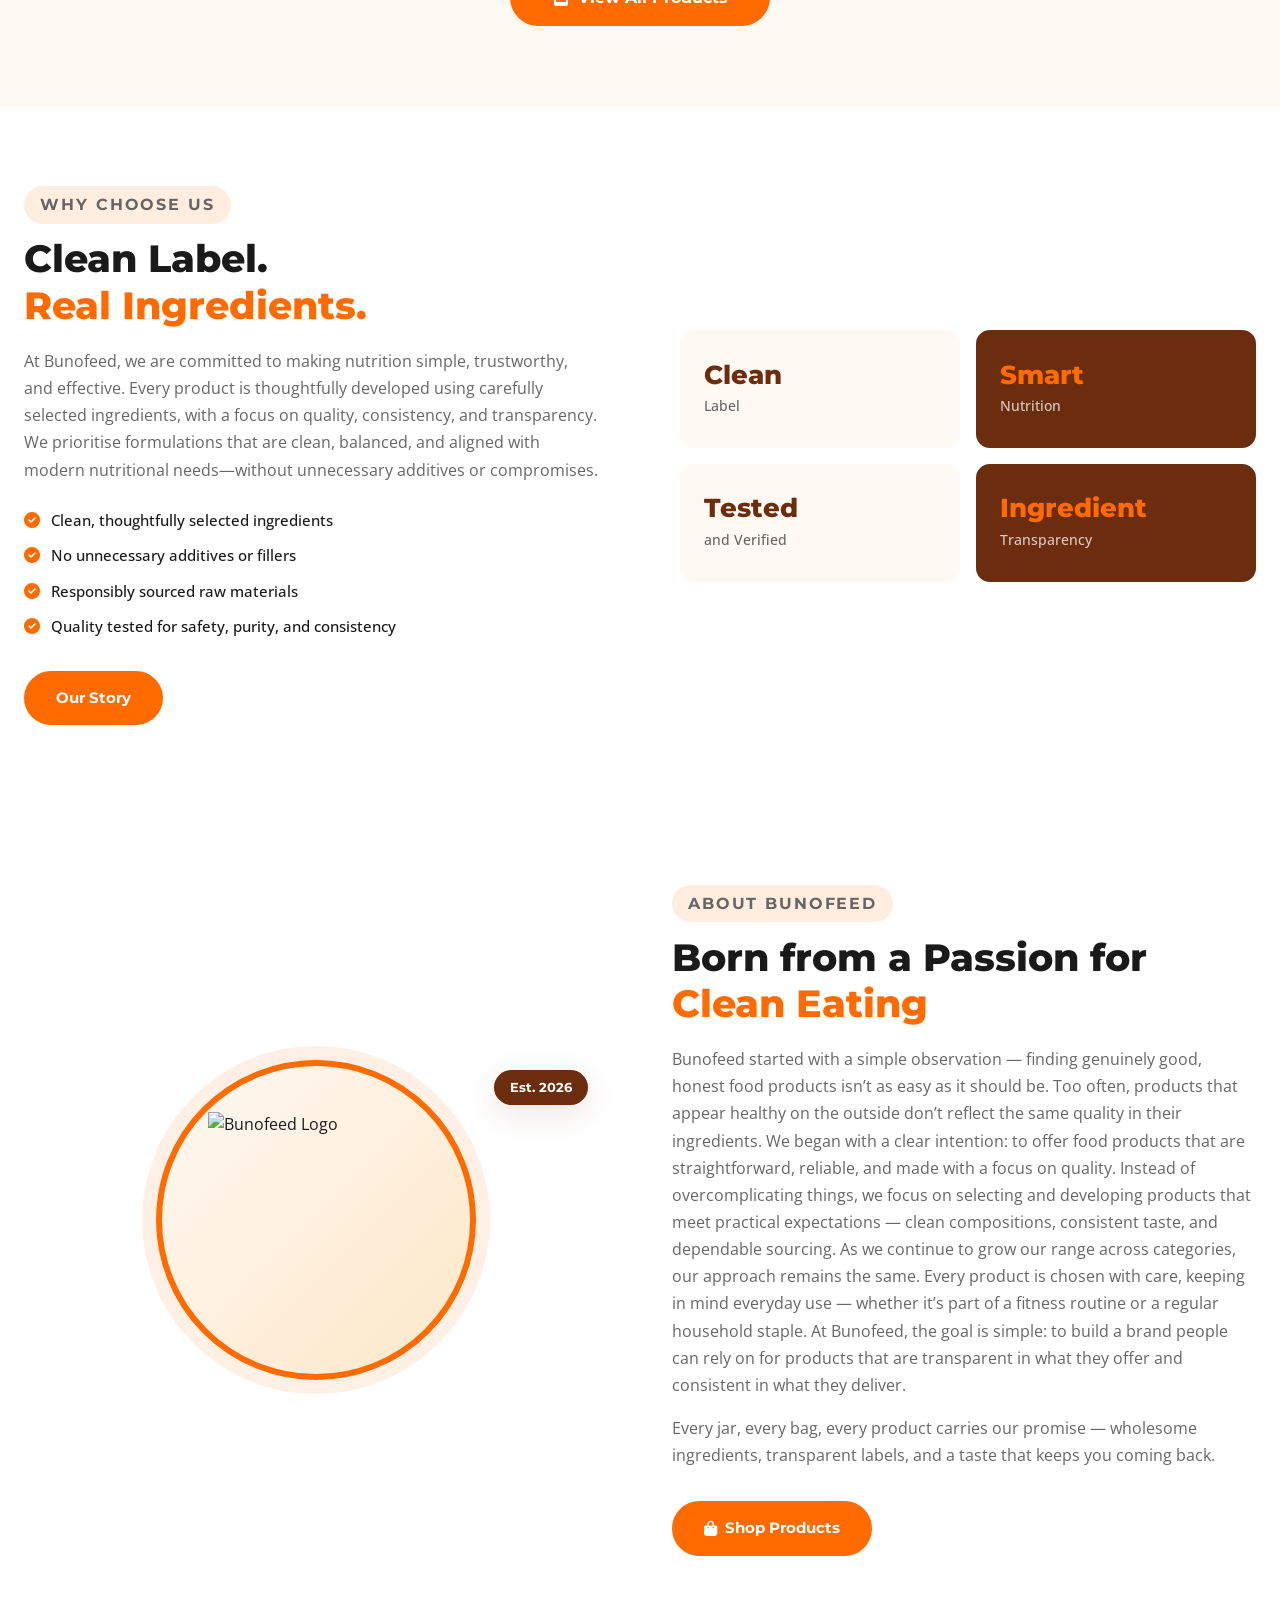
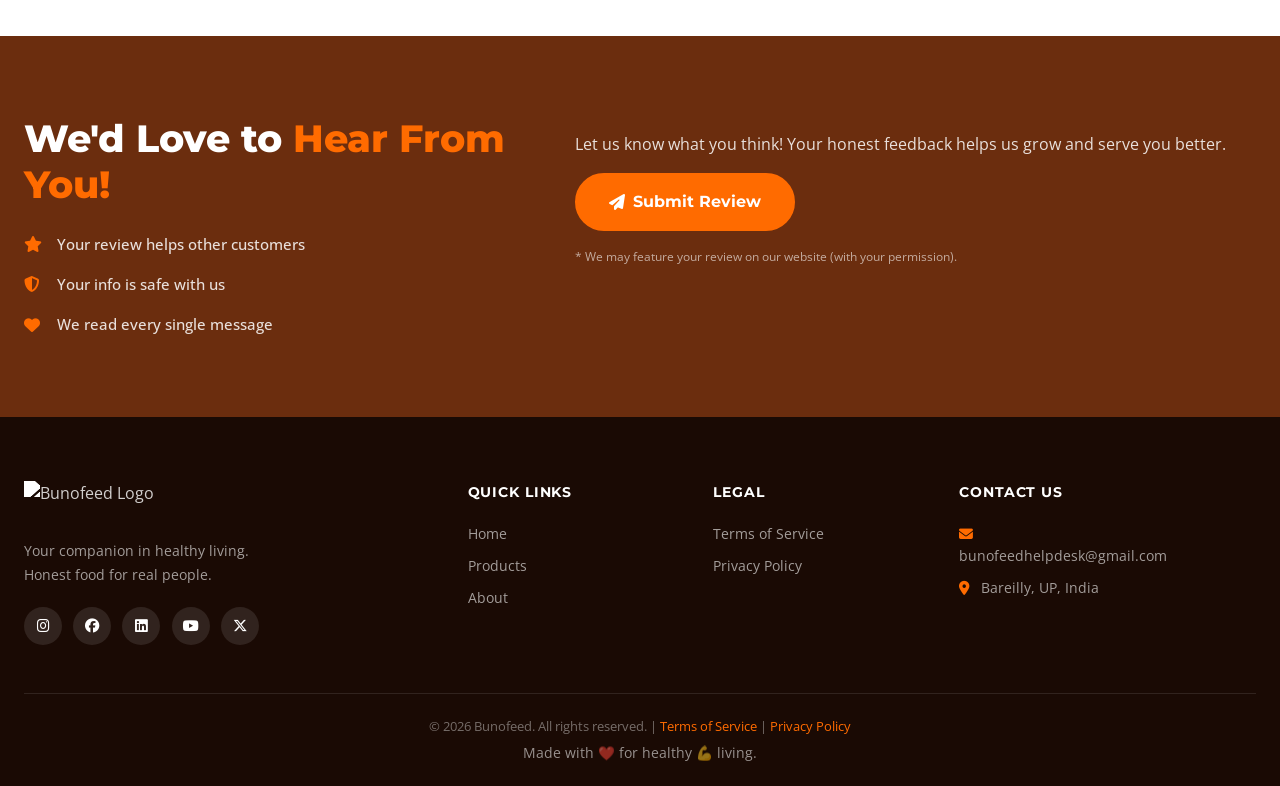
==== commit 9a003c38: "Add files via upload" ====
--- a/index.html
+++ b/index.html
@@ -1,299 +1,337 @@
-<!DOCTYPE html>
-<html lang="en">
-<head>
-  <meta charset="UTF-8" />
-  <meta name="viewport" content="width=device-width, initial-scale=1.0, viewport-fit=cover"/>
-  <!-- SEO -->
-  <meta name="description" content="Bunofeed – Natural peanut butter, rolled oats & muesli. Clean ingredients, no preservatives, high protein. Shop on Amazon & Flipkart."/>
-  <meta name="theme-color" content="#6B2D0E"/>
-  <!-- iOS Web App -->
-  <meta name="apple-mobile-web-app-capable" content="yes"/>
-  <meta name="apple-mobile-web-app-status-bar-style" content="black-translucent"/>
-
-  <title>Bunofeed – Companion in your Healthy Lifestyle</title>
-
-  <!-- Fonts -->
-  <link rel="preconnect" href="https://fonts.googleapis.com"/>
-  <link rel="preconnect" href="https://fonts.gstatic.com" crossorigin/>
-  <link href="https://fonts.googleapis.com/css2?family=Montserrat:wght@400;600;700;800&family=Open+Sans:wght@400;500;600&display=swap" rel="stylesheet"/>
-  <!-- Icons -->
-  <link rel="stylesheet" href="https://cdnjs.cloudflare.com/ajax/libs/font-awesome/6.5.0/css/all.min.css"/>
-  <!-- Styles -->
-  <link rel="stylesheet" href="style.css"/>
-</head>
-<body>
-
-  <!-- =========================================================
-       CAMPAIGN BANNER (shown/hidden by script.js based on products.js)
-       ========================================================= -->
-  <div id="campaign-banner" role="alert" aria-live="polite"></div>
-
-  <!-- =========================================================
-       NAVBAR
-       ========================================================= -->
-  <header class="navbar">
-    <div class="nav-container">
-      <a href="#home" class="logo" aria-label="Bunofeed Home">
-        <img src="https://i.ibb.co/5W7myd6t/Brand-logo-2.png" alt="Bunofeed Logo" class="logo-img"/>
-      </a>
-      <button class="hamburger" id="hamburger" aria-label="Toggle menu" aria-expanded="false">
-        <span></span><span></span><span></span>
-      </button>
-      <nav class="nav-links" id="navLinks" aria-label="Main navigation">
-        <a href="#home"    class="nav-link active">Home</a>
-        <a href="shop.html" class="nav-link">Products</a>
-        <a href="#about"   class="nav-link">About</a>
-        <a href="#contact" class="nav-link">Contact</a>
-        <button class="search-btn" aria-label="Search">
-          <i class="fas fa-search" aria-hidden="true"></i>
-        </button>
-      </nav>
-    </div>
-  </header>
-
-  <!-- =========================================================
-       HERO SECTION
-       ========================================================= -->
-  <section class="hero" id="home">
-    <div class="hero-content">
-      <p class="hero-sub" id="hero-sub">Welcome to Bunofeed</p>
-      <h1 class="hero-title" id="hero-title">
-        Companion in your<br/>
-        <span class="hero-highlight">Healthy Lifestyle</span>
-      </h1>
-      <p class="hero-desc" id="hero-desc">
-        Fuel your body with nature's finest — real, healthy food products. No nasties. Just goodness.   </p>
-      <div class="hero-btns">
-        <a href="#shop" class="btn btn-primary" id="hero-cta">
-          <i class="fas fa-shopping-bag" aria-hidden="true"></i> Shop Now
-        </a>
-        <a href="#about" class="btn btn-outline">Our Story</a>
-      </div>
-    </div>
-    <!-- Hero visual: replaced with image if products.js hero.image is set -->
-    <div class="hero-image" aria-hidden="true">
-      <div class="hero-img-wrap">
-        <div class="food-circle food-circle-1">🥜</div>
-        <div class="food-circle food-circle-2">🌾</div>
-        <div class="food-circle food-circle-3">🥣</div>
-      </div>
-    </div>
-  </section>
-
-  <!-- =========================================================
-       FEATURES STRIP
-       ========================================================= -->
-  <section class="features-strip" aria-label="Key features">
-    <div class="feature-item">
-      <i class="fas fa-leaf" aria-hidden="true"></i>
-      <span>Clean Ingredients</span>
-    </div>
-    <div class="feature-item">
-      <i class="fas fa-certificate" aria-hidden="true"></i>
-      <span>No Artificial Additives</span>
-    </div>
-    <div class="feature-item">
-      <i class="fas fa-dumbbell" aria-hidden="true"></i>
-      <span>High Protein</span>
-    </div>
-    <div class="feature-item">
-      <i class="fas fa-seedling" aria-hidden="true"></i>
-      <span>Vegetarian Friendly</span>
-    </div>
-  </section>
-
-  <!-- =========================================================
-       BEST SELLERS (homepage only — bestSeller: true products)
-       Populated dynamically from products.js via script.js
-       ========================================================= -->
-  <section class="products" id="shop">
-    <div class="section-header">
-      <p class="section-tag">Best Sellers</p>
-      <h2>Customer <span>Favourites</span></h2>
-      <p class="section-desc">Our most loved products — handcrafted with clean ingredients.</p>
-    </div>
-    <!-- Best-seller cards injected here by script.js -->
-    <div class="products-grid" id="products-grid"></div>
-    <div style="text-align:center;margin-top:2.5rem;">
-      <a href="shop.html" class="btn btn-primary" style="padding:14px 40px;font-size:1rem;">
-        <i class="fas fa-store" aria-hidden="true"></i> View All Products
-      </a>
-    </div>
-  </section>
-
-  <!-- =========================================================
-       WHY BUNOFEED
-       ========================================================= -->
-  <section class="why-us" aria-label="Why choose Bunofeed">
-    <div class="why-text">
-      <p class="section-tag">Why Choose Us</p>
-      <h2>Clean Label.<br/><span>Real Ingredients.</span></h2>
-      <p>At Bunofeed, we are committed to making nutrition simple, trustworthy, and effective. Every product is thoughtfully developed using carefully selected ingredients, with a focus on quality, consistency, and transparency.
-
-          We prioritise formulations that are clean, balanced, and aligned with modern nutritional needs—without unnecessary additives or compromises.</p>
-      <ul class="why-list">
-        <li><i class="fas fa-check-circle" aria-hidden="true"></i> Clean, thoughtfully selected ingredients</li>
-        <li><i class="fas fa-check-circle" aria-hidden="true"></i> No unnecessary additives or fillers</li>
-        <li><i class="fas fa-check-circle" aria-hidden="true"></i> Responsibly sourced raw materials</li>
-        <li><i class="fas fa-check-circle" aria-hidden="true"></i> Quality tested for safety, purity, and consistency</li>
-      </ul>
-      <a href="#about" class="btn btn-primary">Our Story</a>
-    </div>
-    <div class="why-visual">
-      <div class="why-stat-card reveal">
-        <span class="stat-num">Clean</span>
-        <span class="stat-label">Label</span>
-      </div>
-      <div class="why-stat-card accent reveal">
-        <span class="stat-num">Smart</span>
-        <span class="stat-label">Nutrition</span>
-      </div>
-      <div class="why-stat-card reveal">
-        <span class="stat-num">Tested</span>
-        <span class="stat-label">and Verified</span>
-      </div>
-      <div class="why-stat-card accent reveal">
-        <span class="stat-num">Ingredient</span>
-        <span class="stat-label">Transparency</span>
-      </div>
-    </div>
-  </section>
-
-  <!-- =========================================================
-       ABOUT SECTION
-       ========================================================= -->
-  <section class="about" id="about">
-    <div class="about-visual">
-      <div class="about-badge">Est. 2026</div>
-      <div class="about-img-box">
-        <!--
-          TO CHANGE THIS IMAGE:
-          Replace the src below with your image URL.
-          Or keep the logo as-is.
-        -->
-        <img src="https://i.ibb.co/5W7myd6t/Brand-logo-2.png" alt="Bunofeed Logo"/>
-      </div>
-    </div>
-    <div class="about-text">
-      <p class="section-tag">About Bunofeed</p>
-      <h2>Born from a Passion for <span>Clean Eating</span></h2>
-      <p>Bunofeed started with a simple observation — finding genuinely good, honest food products isn’t as easy as it should be. Too often, products that appear healthy on the outside don’t reflect the same quality in their ingredients. We began with a clear intention: to offer food products that are straightforward, reliable, and made with a focus on quality. Instead of overcomplicating things, we focus on selecting and developing products that meet practical expectations — clean compositions, consistent taste, and dependable sourcing. As we continue to grow our range across categories, our approach remains the same. Every product is chosen with care, keeping in mind everyday use — whether it’s part of a fitness routine or a regular household staple. At Bunofeed, the goal is simple: to build a brand people can rely on for products that are transparent in what they offer and consistent in what they deliver.</p>
-      <p>Every jar, every bag, every product carries our promise — wholesome ingredients, transparent labels, and a taste that keeps you coming back.</p>
-      <a href="#shop" class="btn btn-primary" style="margin-top:1rem;">
-        <i class="fas fa-shopping-bag" aria-hidden="true"></i> Shop Products
-      </a>
-    </div>
-  </section>
-
-  <!-- =========================================================
-       CUSTOMER FEEDBACK SECTION
-       ========================================================= -->
-  <section class="feedback-section" id="feedback">
-    <div class="feedback-inner">
-      <div class="feedback-left">
-        <h2>We'd Love to <span>Hear From You!</span></h2>
-        <div class="feedback-perks">
-          <div class="perk-item">
-            <i class="fas fa-star" aria-hidden="true"></i>
-            <span>Your review helps other customers</span>
-          </div>
-          <div class="perk-item">
-            <i class="fas fa-shield-alt" aria-hidden="true"></i>
-            <span>Your info is safe with us</span>
-          </div>
-          <div class="perk-item">
-            <i class="fas fa-heart" aria-hidden="true"></i>
-            <span>We read every single message</span>
-          </div>
-        </div>
-      </div>
-      <div class="feedback-right">
-        <p class="presubmitnote">
-          Let us know what you think! Your honest feedback helps us grow and serve you better.
-        </p>
-        <!--
-          The href below is set dynamically from products.js → brand.feedbackFormUrl
-          You can also hardcode it here if preferred.
-        -->
-        <a href="#" data-feedback-link
-           target="_blank" rel="noopener noreferrer"
-           class="btn btn-primary feedback-submit">
-          <i class="fas fa-paper-plane" aria-hidden="true"></i> Submit Review
-        </a>
-        <p class="form-note">* We may feature your review on our website (with your permission).</p>
-      </div>
-    </div>
-  </section>
-
-  <!-- =========================================================
-       FOOTER
-       ========================================================= -->
-  <footer class="footer" id="contact">
-    <div class="footer-grid">
-      <div class="footer-brand">
-        <img src="https://i.ibb.co/5W7myd6t/Brand-logo-2.png" alt="Bunofeed Logo" class="logo-img footer-logo-img"/>
-        <p>Your companion in healthy living. Honest food for real people.</p>
-        <div class="social-links">
-          <a href="https://www.instagram.com" data-social="instagram" target="_blank" rel="noopener noreferrer" aria-label="Instagram">
-            <i class="fab fa-instagram" aria-hidden="true"></i>
-          </a>
-          <a href="https://www.facebook.com" data-social="facebook" target="_blank" rel="noopener noreferrer" aria-label="Facebook">
-            <i class="fab fa-facebook" aria-hidden="true"></i>
-          </a>
-          <a href="https://www.linkedin.com/in/akash-kumar-995739293" data-social="linkedin" target="_blank" rel="noopener noreferrer" aria-label="LinkedIn">
-            <i class="fab fa-linkedin" aria-hidden="true"></i>
-          </a>
-          <a href="https://www.youtube.com" data-social="youtube" target="_blank" rel="noopener noreferrer" aria-label="YouTube">
-            <i class="fab fa-youtube" aria-hidden="true"></i>
-          </a>
-          <a href="https://www.x.com" data-social="twitter" target="_blank" rel="noopener noreferrer" aria-label="X / Twitter">
-            <i class="fab fa-x-twitter" aria-hidden="true"></i>
-          </a>
-        </div>
-      </div>
-      <div class="footer-col">
-        <h4>Quick Links</h4>
-        <a href="#home">Home</a>
-        <a href="#shop">Products</a>
-        <a href="#about">About</a>
-      </div>
-      <div class="footer-col">
-        <h4>Legal</h4>
-        <a href="terms.html">Terms of Service</a>
-        <a href="privacy.html">Privacy Policy</a>
-      </div>
-      <div class="footer-col" id="contact">
-        <h4>Contact Us</h4>
-        <p>
-          <i class="fas fa-envelope" aria-hidden="true"></i>
-          <a href="mailto:bunofeedhelpdesk@gmail.com" data-email>
-            bunofeedhelpdesk@gmail.com
-          </a>
-        </p>
-        <p>
-          <i class="fas fa-map-marker-alt" aria-hidden="true"></i>
-          Bareilly, UP, India
-        </p>
-      </div>
-    </div>
-    <div class="footer-bottom">
-      <p>© 2026 Bunofeed. All rights reserved. |
-        <a href="terms.html">Terms of Service</a> |
-        <a href="privacy.html">Privacy Policy</a>
-      </p>
-      <span class="footer-highlight">Made with ❤️ for healthy 💪 living.</span>
-    </div>
-  </footer>
-
-  <!-- Razorpay SDK (required for Buy Now on homepage) -->
-  <script src="https://checkout.razorpay.com/v1/checkout.js"></script>
-  <!-- =========================================================
-       SCRIPTS
-       Load products.js FIRST, then script.js
-       ========================================================= -->
-  <script src="products.js"></script>
-  <script src="checkout.js"></script>
-  <script src="script.js"></script>
-
-</body>
-</html>
+<!DOCTYPE html>
+<html lang="en">
+<head>
+  <meta charset="UTF-8" />
+  <meta name="viewport" content="width=device-width, initial-scale=1.0, viewport-fit=cover"/>
+  <!-- SEO -->
+  <meta name="description" content="Bunofeed – Natural peanut butter, rolled oats & muesli. Clean ingredients, no preservatives, high protein. Shop on Amazon & Flipkart."/>
+  <meta name="theme-color" content="#6B2D0E"/>
+  <!-- iOS Web App -->
+  <meta name="apple-mobile-web-app-capable" content="yes"/>
+  <meta name="apple-mobile-web-app-status-bar-style" content="black-translucent"/>
+
+  <title>Bunofeed – Companion in your Healthy Lifestyle</title>
+
+  <!-- Fonts -->
+  <link rel="preconnect" href="https://fonts.googleapis.com"/>
+  <link rel="preconnect" href="https://fonts.gstatic.com" crossorigin/>
+  <link href="https://fonts.googleapis.com/css2?family=Montserrat:wght@400;600;700;800&family=Open+Sans:wght@400;500;600&display=swap" rel="stylesheet"/>
+  <!-- Icons -->
+  <link rel="stylesheet" href="https://cdnjs.cloudflare.com/ajax/libs/font-awesome/6.5.0/css/all.min.css"/>
+  <!-- Styles -->
+  <link rel="stylesheet" href="style.css"/>
+</head>
+<body>
+
+  <!-- =========================================================
+       CAMPAIGN BANNER (shown/hidden by script.js based on products.js)
+       ========================================================= -->
+  <div id="campaign-banner" role="alert" aria-live="polite"></div>
+
+  <!-- =========================================================
+       NAVBAR
+       ========================================================= -->
+  <header class="navbar">
+    <div class="nav-container">
+      <a href="#home" class="logo" aria-label="Bunofeed Home">
+        <img src="https://i.ibb.co/5W7myd6t/Brand-logo-2.png" alt="Bunofeed Logo" class="logo-img"/>
+      </a>
+      <button class="hamburger" id="hamburger" aria-label="Toggle menu" aria-expanded="false">
+        <span></span><span></span><span></span>
+      </button>
+      <nav class="nav-links" id="navLinks" aria-label="Main navigation">
+        <a href="#home"    class="nav-link active">Home</a>
+        <a href="shop.html" class="nav-link">Products</a>
+        <a href="orders.html" class="nav-link">My Orders</a>
+        <a href="#about"   class="nav-link">About</a>
+        <a href="#contact" class="nav-link">Contact</a>
+        <button class="search-btn" aria-label="Search">
+          <i class="fas fa-search" aria-hidden="true"></i>
+        </button>
+      </nav>
+    </div>
+  </header>
+
+  <!-- =========================================================
+       HERO SECTION
+       ========================================================= -->
+  <section class="hero" id="home">
+    <div class="hero-content">
+      <p class="hero-sub" id="hero-sub">Welcome to Bunofeed</p>
+      <h1 class="hero-title" id="hero-title">
+        Companion in your<br/>
+        <span class="hero-highlight">Healthy Lifestyle</span>
+      </h1>
+      <p class="hero-desc" id="hero-desc">
+        Fuel your body with nature's finest — real, healthy food products. No nasties. Just goodness.   </p>
+      <div class="hero-btns">
+        <a href="#shop" class="btn btn-primary" id="hero-cta">
+          <i class="fas fa-shopping-bag" aria-hidden="true"></i> Shop Now
+        </a>
+        <a href="#about" class="btn btn-outline">Our Story</a>
+      </div>
+    </div>
+    <!-- Hero visual: replaced with image if products.js hero.image is set -->
+    <div class="hero-image" aria-hidden="true">
+      <div class="hero-img-wrap">
+        <div class="food-circle food-circle-1">🥜</div>
+        <div class="food-circle food-circle-2">🌾</div>
+        <div class="food-circle food-circle-3">🥣</div>
+      </div>
+    </div>
+  </section>
+
+  <!-- =========================================================
+       FEATURES STRIP
+       ========================================================= -->
+  <section class="features-strip" aria-label="Key features">
+    <div class="feature-item">
+      <i class="fas fa-leaf" aria-hidden="true"></i>
+      <span>Clean Ingredients</span>
+    </div>
+    <div class="feature-item">
+      <i class="fas fa-certificate" aria-hidden="true"></i>
+      <span>No Artificial Additives</span>
+    </div>
+    <div class="feature-item">
+      <i class="fas fa-dumbbell" aria-hidden="true"></i>
+      <span>High Protein</span>
+    </div>
+    <div class="feature-item">
+      <i class="fas fa-seedling" aria-hidden="true"></i>
+      <span>Vegetarian Friendly</span>
+    </div>
+  </section>
+
+  <!-- =========================================================
+       BEST SELLERS (homepage only — bestSeller: true products)
+       Populated dynamically from products.js via script.js
+       ========================================================= -->
+  <section class="products" id="shop">
+    <div class="section-header">
+      <p class="section-tag">Best Sellers</p>
+      <h2>Customer <span>Favourites</span></h2>
+      <p class="section-desc">Our most loved products — handcrafted with clean ingredients.</p>
+    </div>
+    <!-- Best-seller cards injected here by script.js -->
+    <div class="products-grid" id="products-grid"></div>
+    <div style="text-align:center;margin-top:2.5rem;">
+      <a href="shop.html" class="btn btn-primary" style="padding:14px 40px;font-size:1rem;">
+        <i class="fas fa-store" aria-hidden="true"></i> View All Products
+      </a>
+    </div>
+  </section>
+
+  <!-- =========================================================
+       WHY BUNOFEED
+       ========================================================= -->
+  <section class="why-us" aria-label="Why choose Bunofeed">
+    <div class="why-text">
+      <p class="section-tag">Why Choose Us</p>
+      <h2>Clean Label.<br/><span>Real Ingredients.</span></h2>
+      <p>At Bunofeed, we are committed to making nutrition simple, trustworthy, and effective. Every product is thoughtfully developed using carefully selected ingredients, with a focus on quality, consistency, and transparency.
+
+          We prioritise formulations that are clean, balanced, and aligned with modern nutritional needs—without unnecessary additives or compromises.</p>
+      <ul class="why-list">
+        <li><i class="fas fa-check-circle" aria-hidden="true"></i> Clean, thoughtfully selected ingredients</li>
+        <li><i class="fas fa-check-circle" aria-hidden="true"></i> No unnecessary additives or fillers</li>
+        <li><i class="fas fa-check-circle" aria-hidden="true"></i> Responsibly sourced raw materials</li>
+        <li><i class="fas fa-check-circle" aria-hidden="true"></i> Quality tested for safety, purity, and consistency</li>
+      </ul>
+      <a href="#about" class="btn btn-primary">Our Story</a>
+    </div>
+    <div class="why-visual">
+      <div class="why-stat-card reveal">
+        <span class="stat-num">Clean</span>
+        <span class="stat-label">Label</span>
+      </div>
+      <div class="why-stat-card accent reveal">
+        <span class="stat-num">Smart</span>
+        <span class="stat-label">Nutrition</span>
+      </div>
+      <div class="why-stat-card reveal">
+        <span class="stat-num">Tested</span>
+        <span class="stat-label">and Verified</span>
+      </div>
+      <div class="why-stat-card accent reveal">
+        <span class="stat-num">Ingredient</span>
+        <span class="stat-label">Transparency</span>
+      </div>
+    </div>
+  </section>
+
+  <!-- =========================================================
+       ABOUT SECTION
+       ========================================================= -->
+  <section class="about" id="about">
+    <div class="about-visual">
+      <div class="about-badge">Est. 2026</div>
+      <div class="about-img-box">
+        <!--
+          TO CHANGE THIS IMAGE:
+          Replace the src below with your image URL.
+          Or keep the logo as-is.
+        -->
+        <img src="https://i.ibb.co/5W7myd6t/Brand-logo-2.png" alt="Bunofeed Logo"/>
+      </div>
+    </div>
+    <div class="about-text">
+      <p class="section-tag">About Bunofeed</p>
+      <h2>Born from a Passion for <span>Clean Eating</span></h2>
+      <p>Bunofeed started with a simple observation — finding genuinely good, honest food products isn’t as easy as it should be. Too often, products that appear healthy on the outside don’t reflect the same quality in their ingredients. We began with a clear intention: to offer food products that are straightforward, reliable, and made with a focus on quality. Instead of overcomplicating things, we focus on selecting and developing products that meet practical expectations — clean compositions, consistent taste, and dependable sourcing. As we continue to grow our range across categories, our approach remains the same. Every product is chosen with care, keeping in mind everyday use — whether it’s part of a fitness routine or a regular household staple. At Bunofeed, the goal is simple: to build a brand people can rely on for products that are transparent in what they offer and consistent in what they deliver.</p>
+      <p>Every jar, every bag, every product carries our promise — wholesome ingredients, transparent labels, and a taste that keeps you coming back.</p>
+      <a href="#shop" class="btn btn-primary" style="margin-top:1rem;">
+        <i class="fas fa-shopping-bag" aria-hidden="true"></i> Shop Products
+      </a>
+    </div>
+  </section>
+
+  <!-- =========================================================
+       CUSTOMER FEEDBACK SECTION
+       ========================================================= -->
+  <section class="feedback-section" id="feedback">
+    <div class="feedback-inner">
+      <div class="feedback-left">
+        <h2>We'd Love to <span>Hear From You!</span></h2>
+        <div class="feedback-perks">
+          <div class="perk-item">
+            <i class="fas fa-star" aria-hidden="true"></i>
+            <span>Your review helps other customers</span>
+          </div>
+          <div class="perk-item">
+            <i class="fas fa-shield-alt" aria-hidden="true"></i>
+            <span>Your info is safe with us</span>
+          </div>
+          <div class="perk-item">
+            <i class="fas fa-heart" aria-hidden="true"></i>
+            <span>We read every single message</span>
+          </div>
+        </div>
+      </div>
+      <div class="feedback-right">
+        <p class="presubmitnote">
+          Let us know what you think! Your honest feedback helps us grow and serve you better.
+        </p>
+        <!--
+          The href below is set dynamically from products.js → brand.feedbackFormUrl
+          You can also hardcode it here if preferred.
+        -->
+        <a href="#" data-feedback-link
+           target="_blank" rel="noopener noreferrer"
+           class="btn btn-primary feedback-submit">
+          <i class="fas fa-paper-plane" aria-hidden="true"></i> Submit Review
+        </a>
+        <p class="form-note">* We may feature your review on our website (with your permission).</p>
+      </div>
+    </div>
+  </section>
+
+  <!-- CHECKOUT MODAL -->
+  <div class="checkout-modal-overlay" id="checkout-modal-overlay">
+    <div class="checkout-modal">
+      <button class="checkout-close" id="checkout-close-btn"><i class="fas fa-times"></i></button>
+      <h2>Secure Checkout</h2>
+      <form class="checkout-form" id="checkout-form">
+        <div class="form-group">
+          <label>Full Name <span>*</span></label>
+          <input type="text" id="cust-name" class="form-input" placeholder="Your full name" required>
+          <div class="error-msg" id="name-error">Please enter your full name</div>
+        </div>
+        <div class="form-group">
+          <label>Mobile Number <span>*</span></label>
+          <input type="tel" id="cust-phone" class="form-input" placeholder="10-digit mobile number" required maxlength="10">
+          <div class="error-msg" id="phone-error">Please enter a valid 10-digit mobile number</div>
+        </div>
+        <div class="form-group">
+          <label>Email ID <span>*</span></label>
+          <input type="email" id="cust-email" class="form-input" placeholder="Email address" required>
+          <div class="error-msg" id="email-error">Please enter a valid email address</div>
+        </div>
+        <div class="form-group">
+          <label>Full Address <span>*</span></label>
+          <input type="text" id="cust-address" class="form-input" placeholder="House no, Street, Landmark" required>
+          <div class="error-msg" id="address-error">Please enter your delivery address</div>
+        </div>
+        <div class="form-group">
+          <label>Pincode <span>*</span></label>
+          <input type="text" id="cust-pincode" class="form-input" placeholder="6-digit pincode" required maxlength="6">
+          <div class="error-msg" id="pincode-error">Please enter a valid 6-digit pincode</div>
+        </div>
+        <button type="submit" class="btn btn-primary checkout-btn" id="proceed-pay-btn">
+          Proceed to Pay
+        </button>
+      </form>
+    </div>
+  </div>
+
+  <!-- =========================================================
+       FOOTER
+       ========================================================= -->
+  <footer class="footer" id="contact">
+    <div class="footer-grid">
+      <div class="footer-brand">
+        <img src="https://i.ibb.co/5W7myd6t/Brand-logo-2.png" alt="Bunofeed Logo" class="logo-img footer-logo-img"/>
+        <p>Your companion in healthy living. Honest food for real people.</p>
+        <div class="social-links">
+          <a href="https://www.instagram.com" data-social="instagram" target="_blank" rel="noopener noreferrer" aria-label="Instagram">
+            <i class="fab fa-instagram" aria-hidden="true"></i>
+          </a>
+          <a href="https://www.facebook.com" data-social="facebook" target="_blank" rel="noopener noreferrer" aria-label="Facebook">
+            <i class="fab fa-facebook" aria-hidden="true"></i>
+          </a>
+          <a href="https://www.linkedin.com/in/akash-kumar-995739293" data-social="linkedin" target="_blank" rel="noopener noreferrer" aria-label="LinkedIn">
+            <i class="fab fa-linkedin" aria-hidden="true"></i>
+          </a>
+          <a href="https://www.youtube.com" data-social="youtube" target="_blank" rel="noopener noreferrer" aria-label="YouTube">
+            <i class="fab fa-youtube" aria-hidden="true"></i>
+          </a>
+          <a href="https://www.x.com" data-social="twitter" target="_blank" rel="noopener noreferrer" aria-label="X / Twitter">
+            <i class="fab fa-x-twitter" aria-hidden="true"></i>
+          </a>
+        </div>
+      </div>
+      <div class="footer-col">
+        <h4>Quick Links</h4>
+        <a href="#home">Home</a>
+        <a href="#shop">Products</a>
+        <a href="#about">About</a>
+      </div>
+      <div class="footer-col">
+        <h4>Legal</h4>
+        <a href="terms.html">Terms of Service</a>
+        <a href="privacy.html">Privacy Policy</a>
+      </div>
+      <div class="footer-col" id="contact">
+        <h4>Contact Us</h4>
+        <p>
+          <i class="fas fa-envelope" aria-hidden="true"></i>
+          <a href="mailto:bunofeedhelpdesk@gmail.com" data-email>
+            bunofeedhelpdesk@gmail.com
+          </a>
+        </p>
+        <p>
+          <i class="fas fa-map-marker-alt" aria-hidden="true"></i>
+          Bareilly, UP, India
+        </p>
+      </div>
+    </div>
+    <div class="footer-bottom">
+      <p>© 2026 Bunofeed. All rights reserved. |
+        <a href="terms.html">Terms of Service</a> |
+        <a href="privacy.html">Privacy Policy</a>
+      </p>
+      <span class="footer-highlight">Made with ❤️ for healthy 💪 living.</span>
+    </div>
+  </footer>
+
+  <!-- Razorpay SDK (required for Buy Now on homepage) -->
+  <script src="https://checkout.razorpay.com/v1/checkout.js"></script>
+  <!-- =========================================================
+       SCRIPTS
+       Load products.js FIRST, then script.js
+       ========================================================= -->
+  <script src="products.js"></script>
+  <script src="script.js"></script>
+
+</body>
+</html>
--- a/style.css
+++ b/style.css
@@ -1002,6 +1002,49 @@
 }
 
 /* ============================================================
+   CHECKOUT FORM MODAL
+   ============================================================ */
+.checkout-modal-overlay {
+  display:none; position:fixed; inset:0;
+  background:rgba(0,0,0,.6); z-index:3000;
+  align-items:center; justify-content:center;
+  padding:1rem; backdrop-filter:blur(5px);
+}
+.checkout-modal-overlay.open { display:flex; }
+.checkout-modal {
+  background:#fff; border-radius:20px;
+  width:100%; max-width:480px; padding:2rem;
+  box-shadow:0 24px 64px rgba(0,0,0,.3);
+  position:relative; animation:modalIn .3s ease;
+}
+.checkout-modal h2 {
+  font-family:var(--font-head); font-size:1.5rem; font-weight:800;
+  margin-bottom:1.5rem; color:var(--dark); text-align:center;
+}
+.checkout-form { display:flex; flex-direction:column; gap:1.2rem; }
+.form-group { display:flex; flex-direction:column; gap:.4rem; }
+.form-group label {
+  font-family:var(--font-head); font-weight:700; font-size:.82rem;
+  color:var(--dark); text-transform:uppercase;
+}
+.form-group label span { color:var(--orange); }
+.form-input {
+  padding:12px 15px; border:2px solid #e0d4cc; border-radius:10px;
+  font-family:var(--font-body); font-size:.95rem; outline:none; transition:border-color .2s;
+}
+.form-input:focus { border-color:var(--orange); }
+.checkout-btn {
+  width:100%; margin-top:.5rem;
+}
+.checkout-close {
+  position:absolute; top:1rem; right:1rem;
+  background:none; border:none; cursor:pointer; font-size:1.2rem; color:var(--gray);
+}
+.error-msg {
+  color:#dc3545; font-size:.78rem; font-weight:600; margin-top:.2rem; display:none;
+}
+
+/* ============================================================
    RESPONSIVE — Very Small (≤360px, older Android)
    ============================================================ */
 @media (max-width: 360px) {
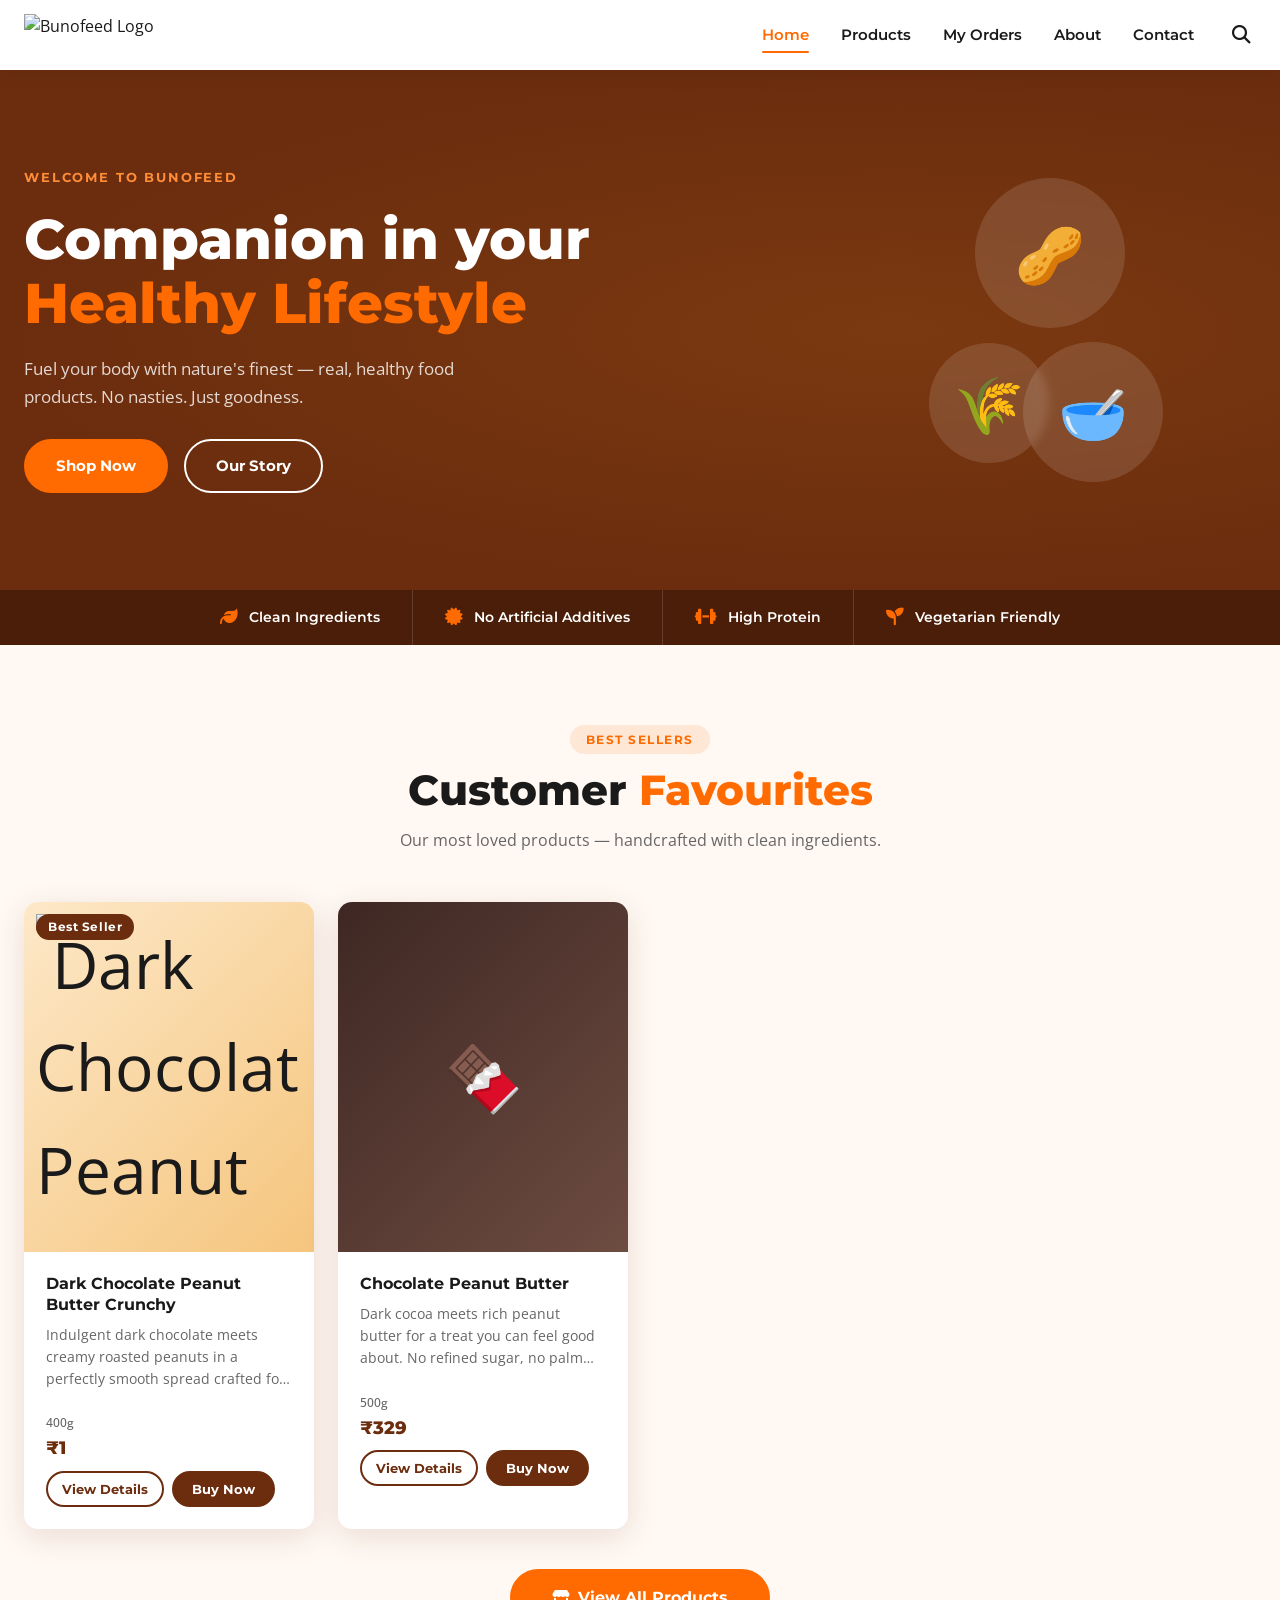
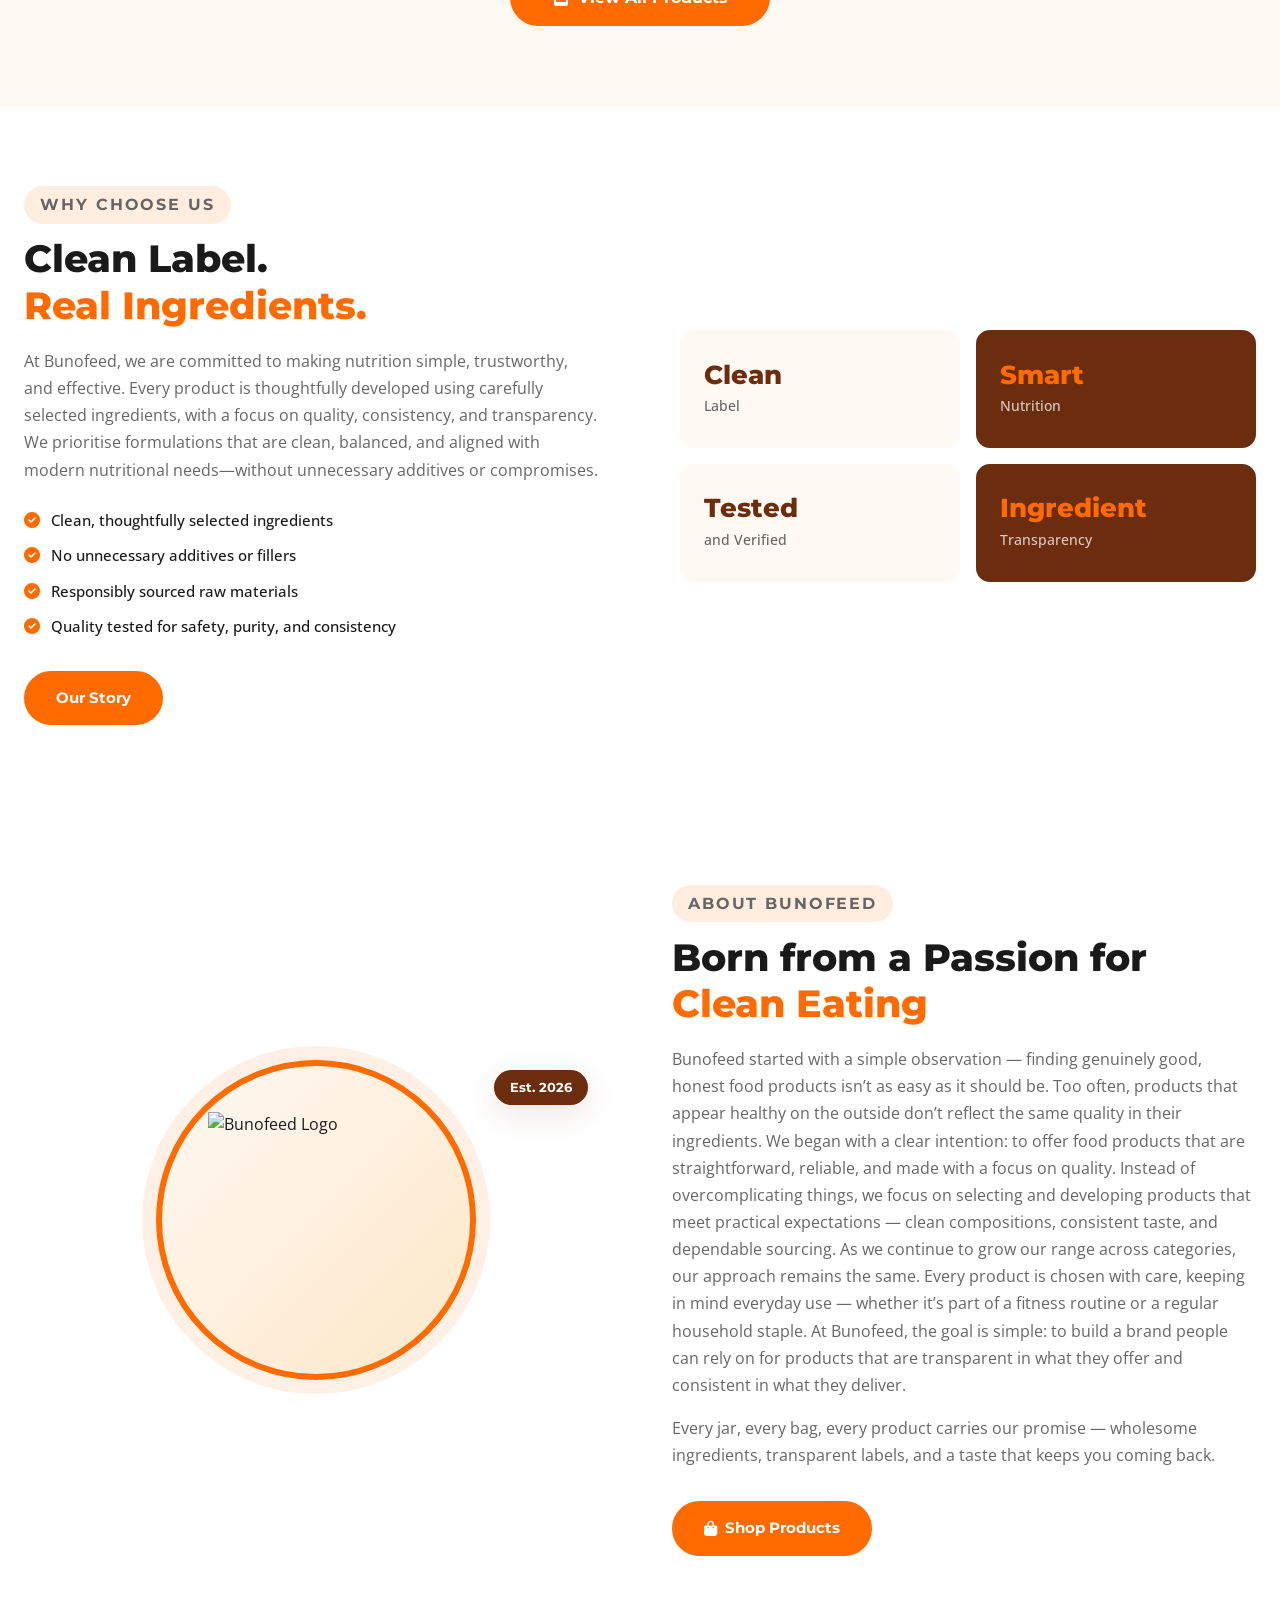
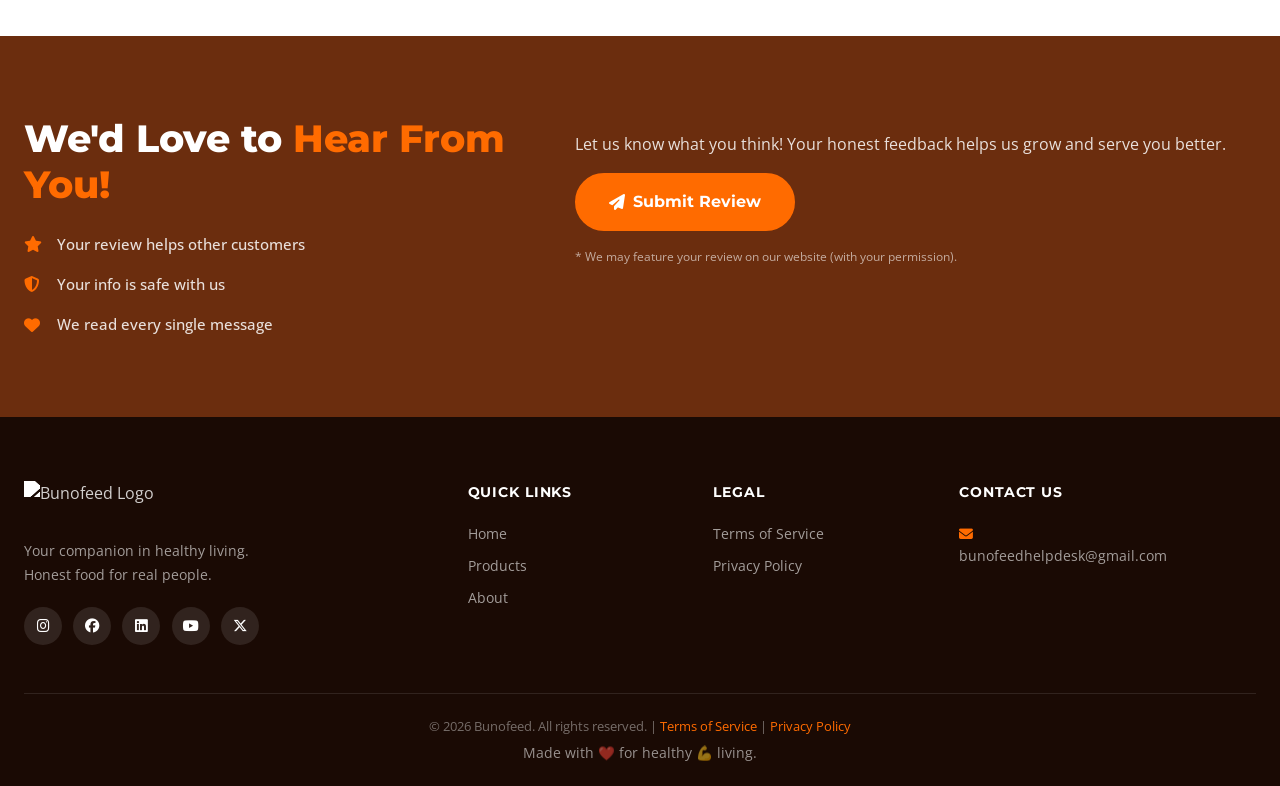
==== commit fae80c81: "Update index.html" ====
--- a/index.html
+++ b/index.html
@@ -34,7 +34,7 @@
   <header class="navbar">
     <div class="nav-container">
       <a href="#home" class="logo" aria-label="Bunofeed Home">
-        <img src="https://i.ibb.co/5W7myd6t/Brand-logo-2.png" alt="Bunofeed Logo" class="logo-img"/>
+        <img src="https://i.ibb.co/tMLywGyb/Brand-logo-2.png" alt="Bunofeed Logo" class="logo-img"/>
       </a>
       <button class="hamburger" id="hamburger" aria-label="Toggle menu" aria-expanded="false">
         <span></span><span></span><span></span>
@@ -172,7 +172,7 @@
           Replace the src below with your image URL.
           Or keep the logo as-is.
         -->
-        <img src="https://i.ibb.co/5W7myd6t/Brand-logo-2.png" alt="Bunofeed Logo"/>
+        <img src="https://i.ibb.co/tMLywGyb/Brand-logo-2.png" alt="Bunofeed Logo"/>
       </div>
     </div>
     <div class="about-text">
@@ -270,7 +270,7 @@
   <footer class="footer" id="contact">
     <div class="footer-grid">
       <div class="footer-brand">
-        <img src="https://i.ibb.co/5W7myd6t/Brand-logo-2.png" alt="Bunofeed Logo" class="logo-img footer-logo-img"/>
+        <img src="https://i.ibb.co/tMLywGyb/Brand-logo-2.png" alt="Bunofeed Logo" class="logo-img footer-logo-img"/>
         <p>Your companion in healthy living. Honest food for real people.</p>
         <div class="social-links">
           <a href="https://www.instagram.com" data-social="instagram" target="_blank" rel="noopener noreferrer" aria-label="Instagram">
@@ -293,7 +293,7 @@
       <div class="footer-col">
         <h4>Quick Links</h4>
         <a href="#home">Home</a>
-        <a href="#shop">Products</a>
+       <a href="shop.html">Products</a>
         <a href="#about">About</a>
       </div>
       <div class="footer-col">
@@ -309,10 +309,7 @@
             bunofeedhelpdesk@gmail.com
           </a>
         </p>
-        <p>
-          <i class="fas fa-map-marker-alt" aria-hidden="true"></i>
-          Bareilly, UP, India
-        </p>
+   
       </div>
     </div>
     <div class="footer-bottom">
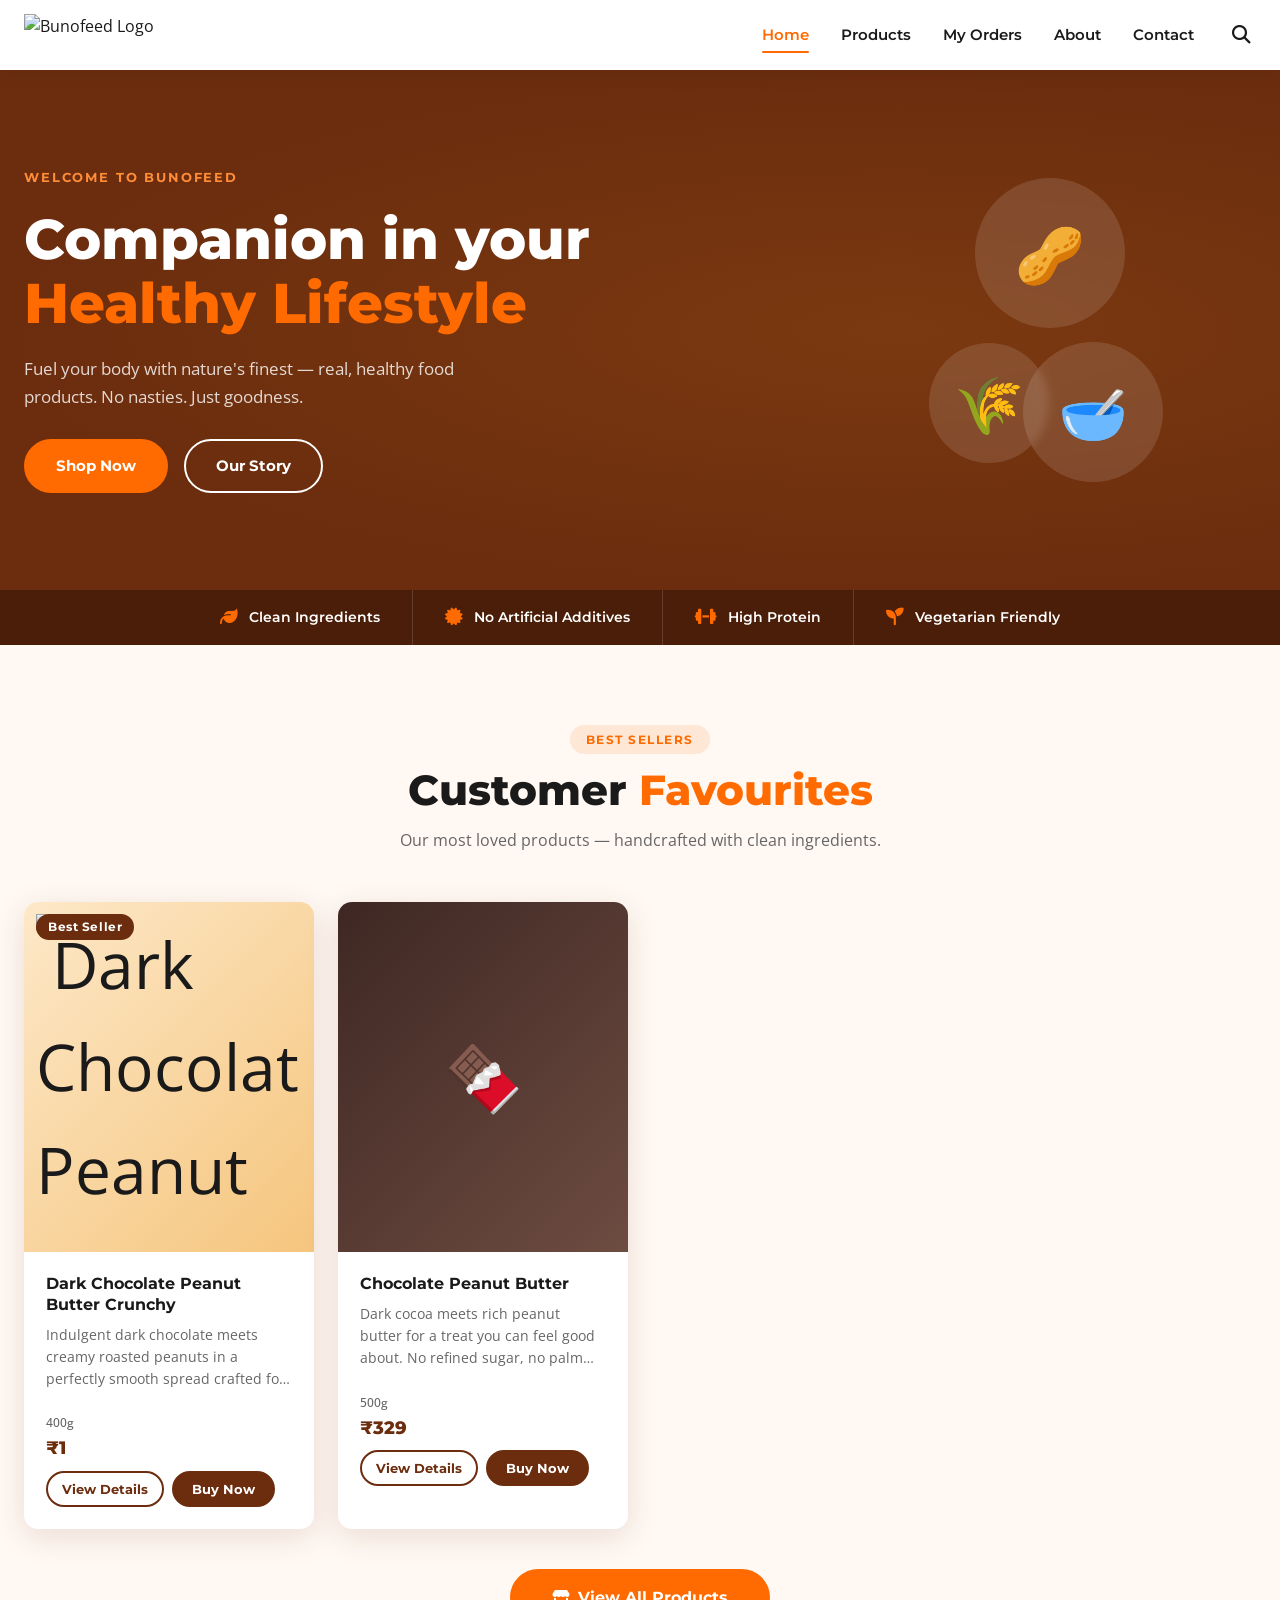
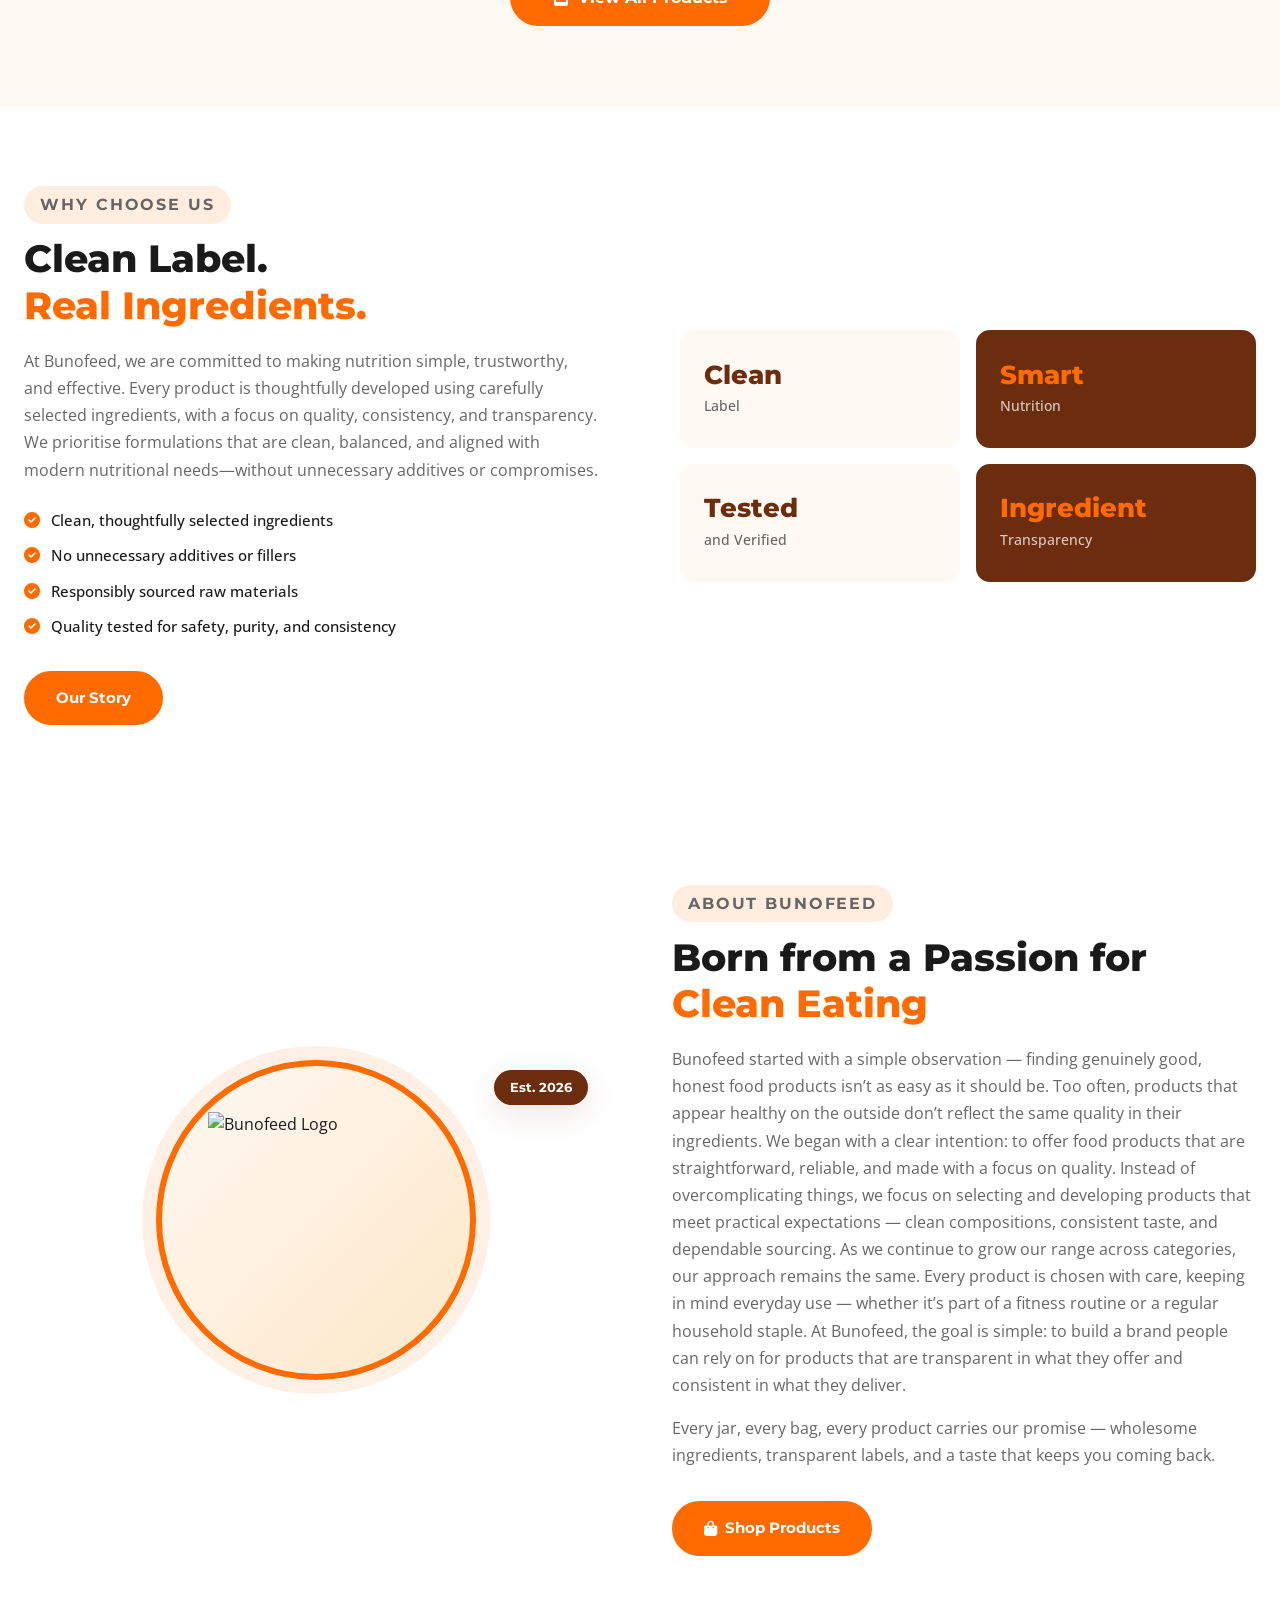
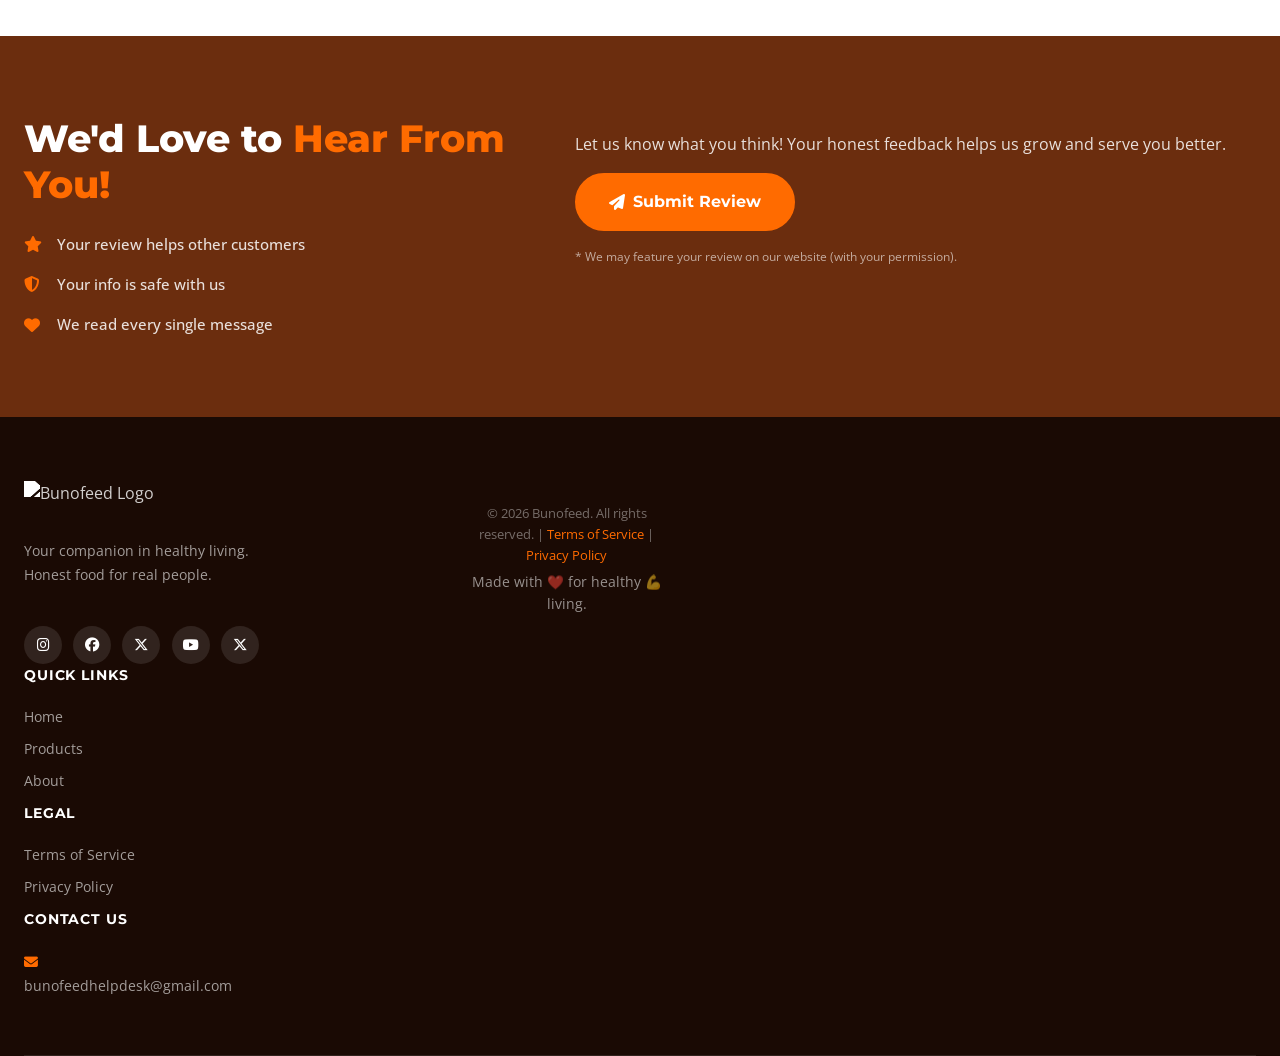
==== commit 3d979c8d: "Update index.html" ====
--- a/index.html
+++ b/index.html
@@ -273,22 +273,14 @@
         <img src="https://i.ibb.co/tMLywGyb/Brand-logo-2.png" alt="Bunofeed Logo" class="logo-img footer-logo-img"/>
         <p>Your companion in healthy living. Honest food for real people.</p>
         <div class="social-links">
-          <a href="https://www.instagram.com" data-social="instagram" target="_blank" rel="noopener noreferrer" aria-label="Instagram">
-            <i class="fab fa-instagram" aria-hidden="true"></i>
-          </a>
-          <a href="https://www.facebook.com" data-social="facebook" target="_blank" rel="noopener noreferrer" aria-label="Facebook">
-            <i class="fab fa-facebook" aria-hidden="true"></i>
-          </a>
-          <a href="https://www.linkedin.com/in/akash-kumar-995739293" data-social="linkedin" target="_blank" rel="noopener noreferrer" aria-label="LinkedIn">
-            <i class="fab fa-linkedin" aria-hidden="true"></i>
-          </a>
-          <a href="https://www.youtube.com" data-social="youtube" target="_blank" rel="noopener noreferrer" aria-label="YouTube">
-            <i class="fab fa-youtube" aria-hidden="true"></i>
-          </a>
-          <a href="https://www.x.com" data-social="twitter" target="_blank" rel="noopener noreferrer" aria-label="X / Twitter">
-            <i class="fab fa-x-twitter" aria-hidden="true"></i>
-          </a>
-        </div>
+           <div class="social-links">
+          <a href="https://www.instagram.com/bunofeed/" target="_blank" rel="noopener noreferrer" aria-label="Instagram"><i class="fab fa-instagram"></i></a>
+          <a href="https://www.facebook.com"  target="_blank" rel="noopener noreferrer" aria-label="Facebook"><i class="fab fa-facebook"></i></a>
+          <a href="https://www.linkedin.com"  target="_blank" rel="noopener noreferrer" aria-label="Linkedin"><i class="fab fa-x-twitter"></i></a>
+          <a href="https://www.youtube.com/channel/UC1f1x5hzWl1hBn3tpF--vnQ"   target="_blank" rel="noopener noreferrer" aria-label="YouTube"><i class="fab fa-youtube"></i></a>
+          <a href="https://x.com/bunofeed"         target="_blank" rel="noopener noreferrer" aria-label="X"><i class="fab fa-x-twitter"></i></a>
+        </div>
+          
       </div>
       <div class="footer-col">
         <h4>Quick Links</h4>
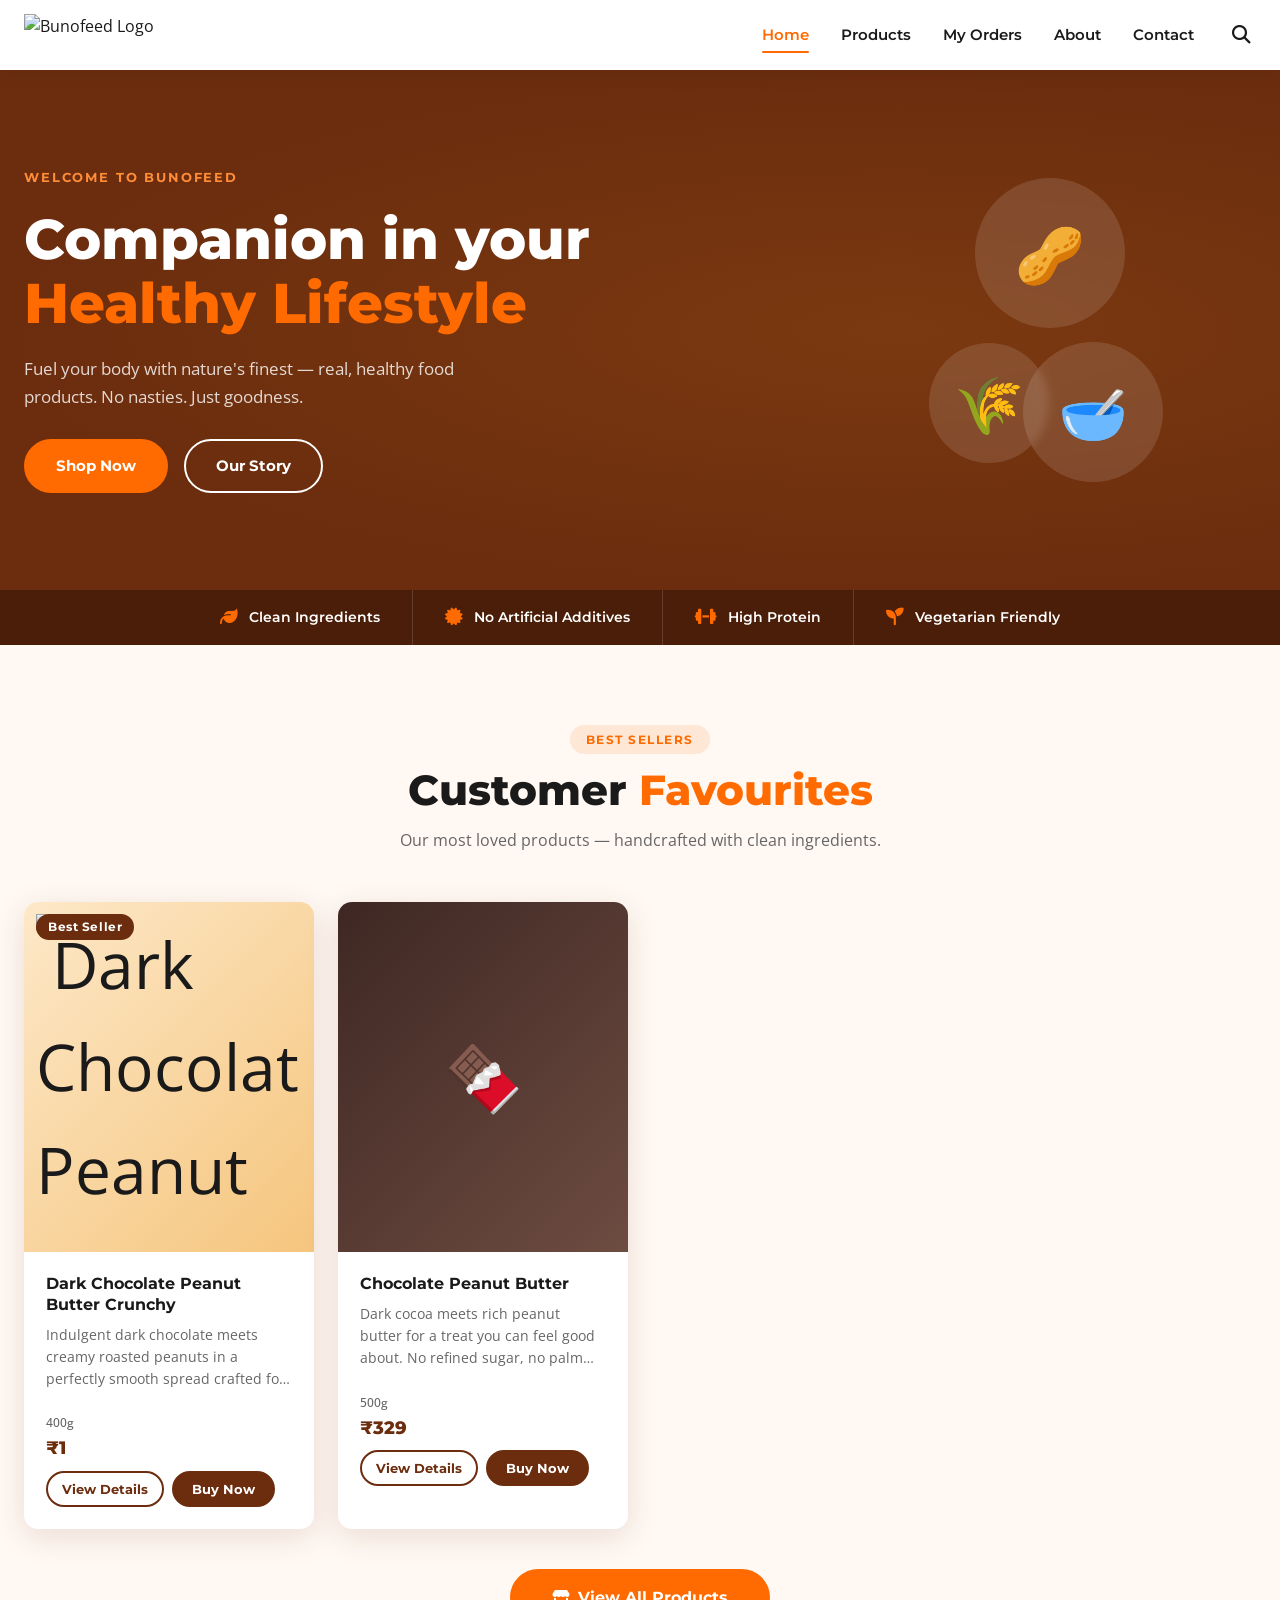
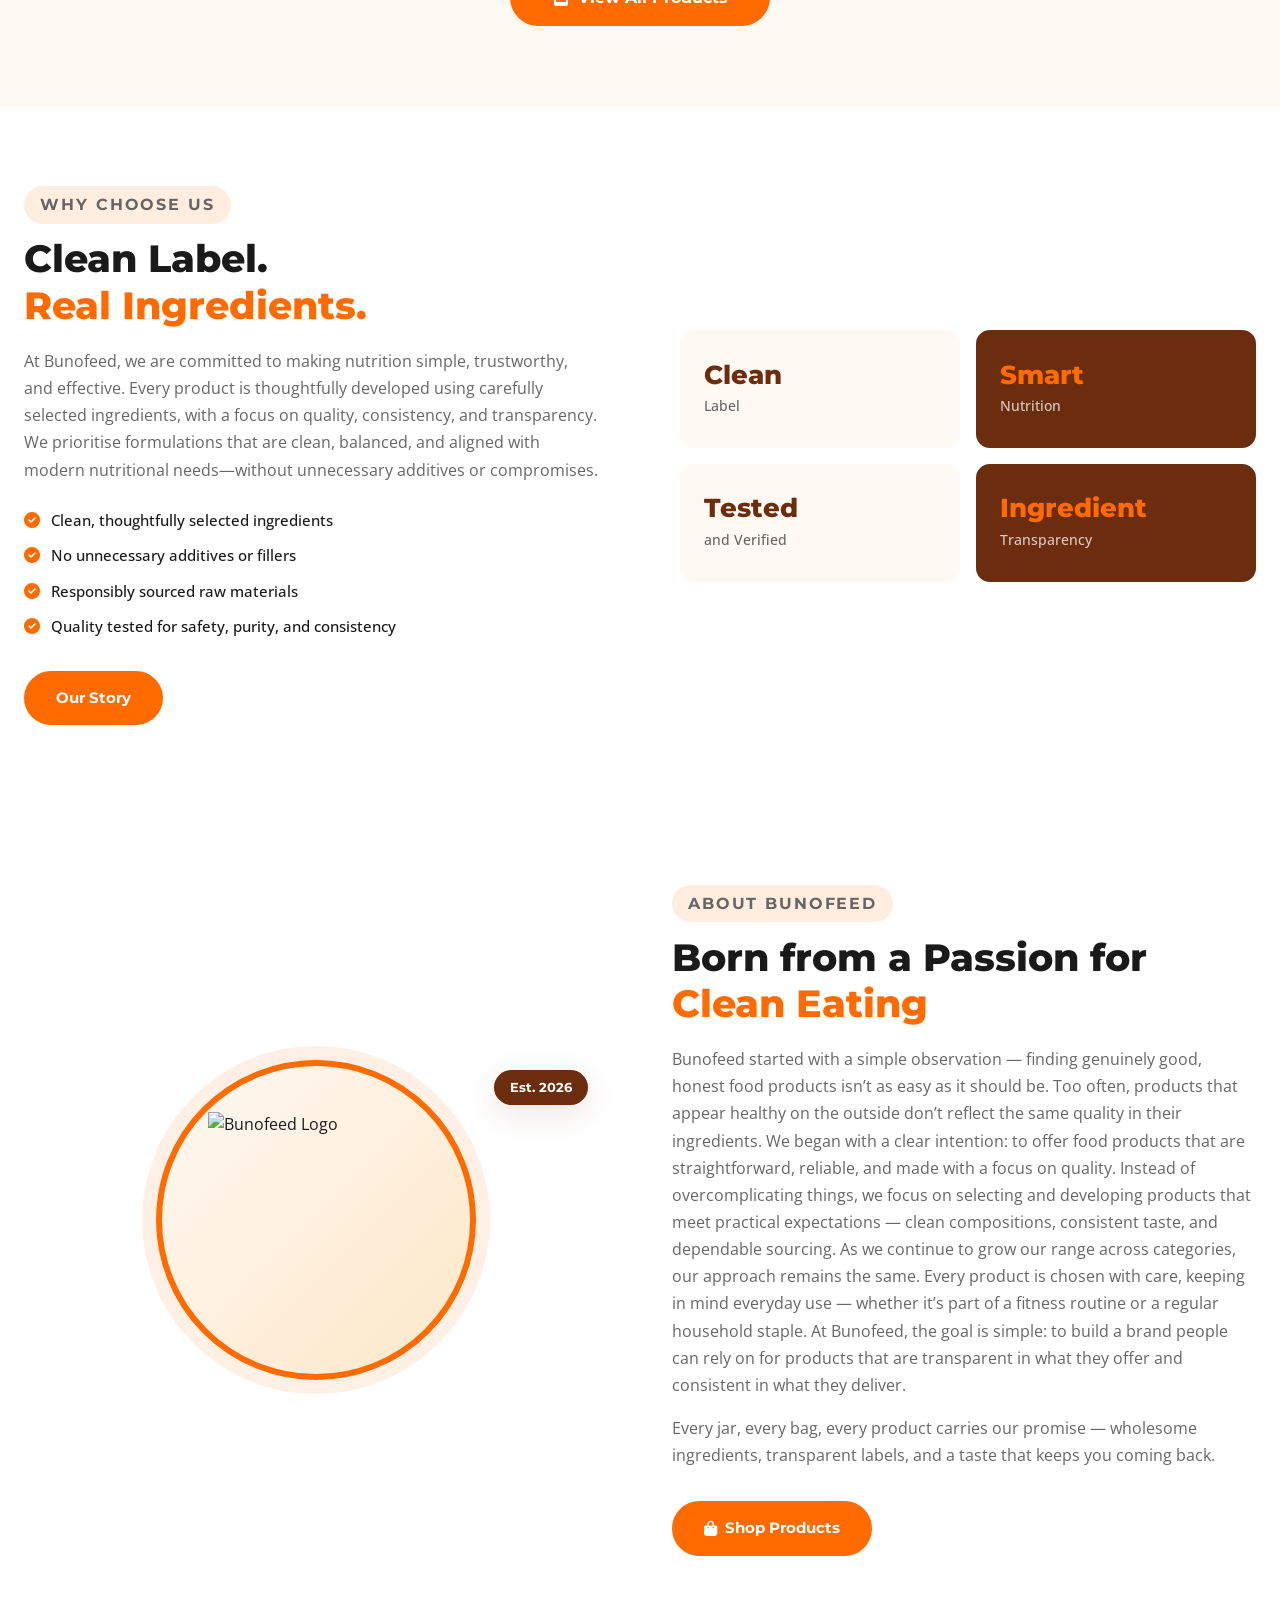
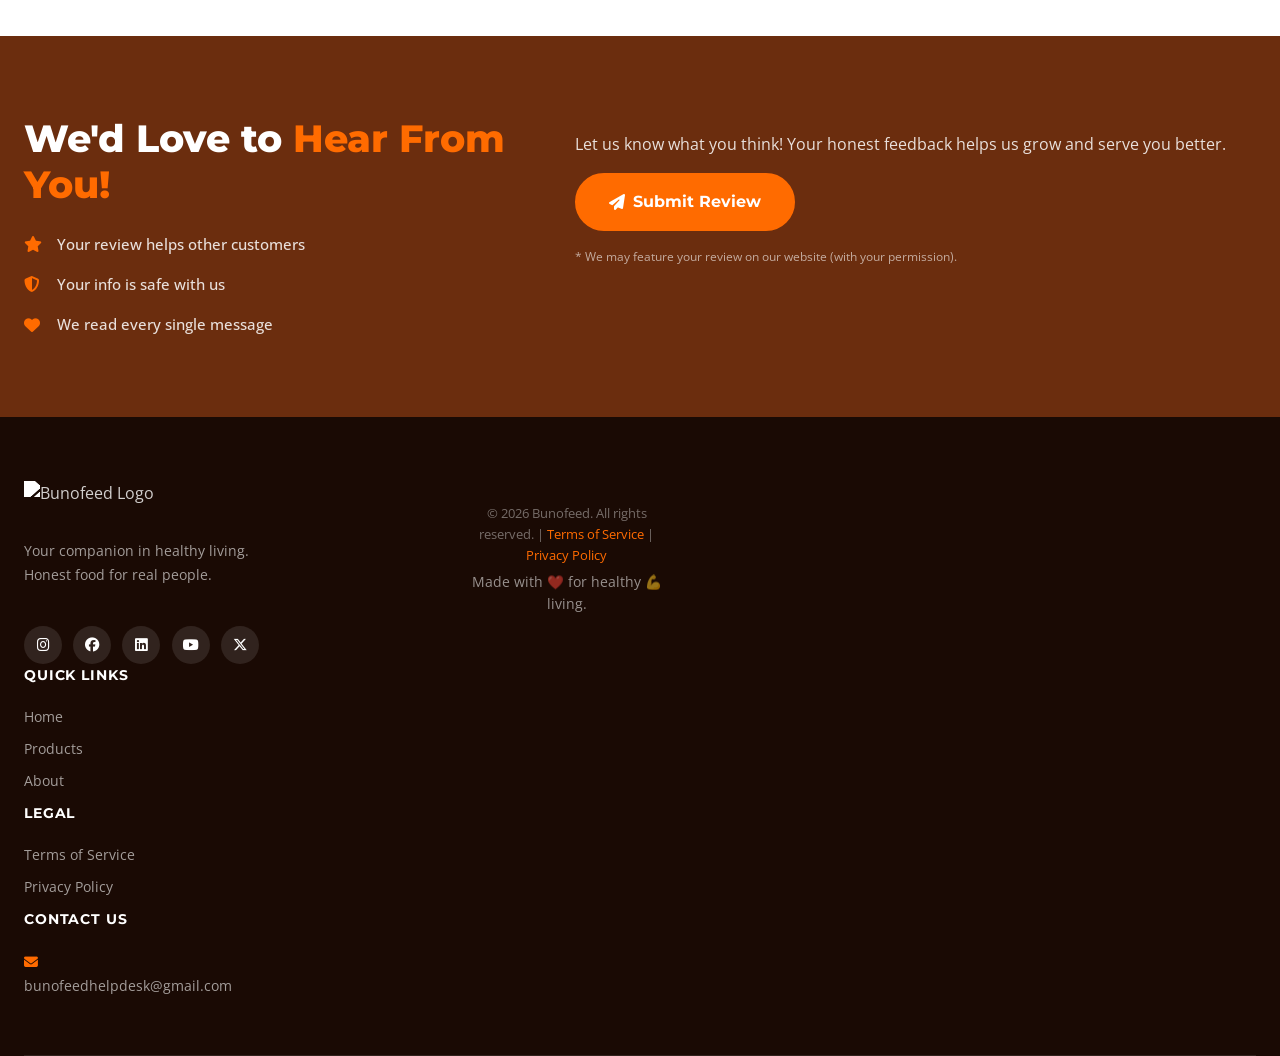
==== commit 73f9206c: "Update index.html" ====
--- a/index.html
+++ b/index.html
@@ -274,11 +274,11 @@
         <p>Your companion in healthy living. Honest food for real people.</p>
         <div class="social-links">
            <div class="social-links">
-          <a href="https://www.instagram.com/bunofeed/" target="_blank" rel="noopener noreferrer" aria-label="Instagram"><i class="fab fa-instagram"></i></a>
+           <a href="https://www.instagram.com/bunofeed/" target="_blank" rel="noopener noreferrer" aria-label="Instagram"><i class="fab fa-instagram"></i></a>
           <a href="https://www.facebook.com"  target="_blank" rel="noopener noreferrer" aria-label="Facebook"><i class="fab fa-facebook"></i></a>
-          <a href="https://www.linkedin.com"  target="_blank" rel="noopener noreferrer" aria-label="Linkedin"><i class="fab fa-x-twitter"></i></a>
+          <a href="https://www.linkedin.com" target="_blank" rel="noopener noreferrer"> <i class="fab fa-linkedin"></i></a> 
           <a href="https://www.youtube.com/channel/UC1f1x5hzWl1hBn3tpF--vnQ"   target="_blank" rel="noopener noreferrer" aria-label="YouTube"><i class="fab fa-youtube"></i></a>
-          <a href="https://x.com/bunofeed"         target="_blank" rel="noopener noreferrer" aria-label="X"><i class="fab fa-x-twitter"></i></a>
+          <a href="https://x.com/bunofeed"    target="_blank" rel="noopener noreferrer" aria-label="X"><i class="fab fa-x-twitter"></i></a>
         </div>
           
       </div>
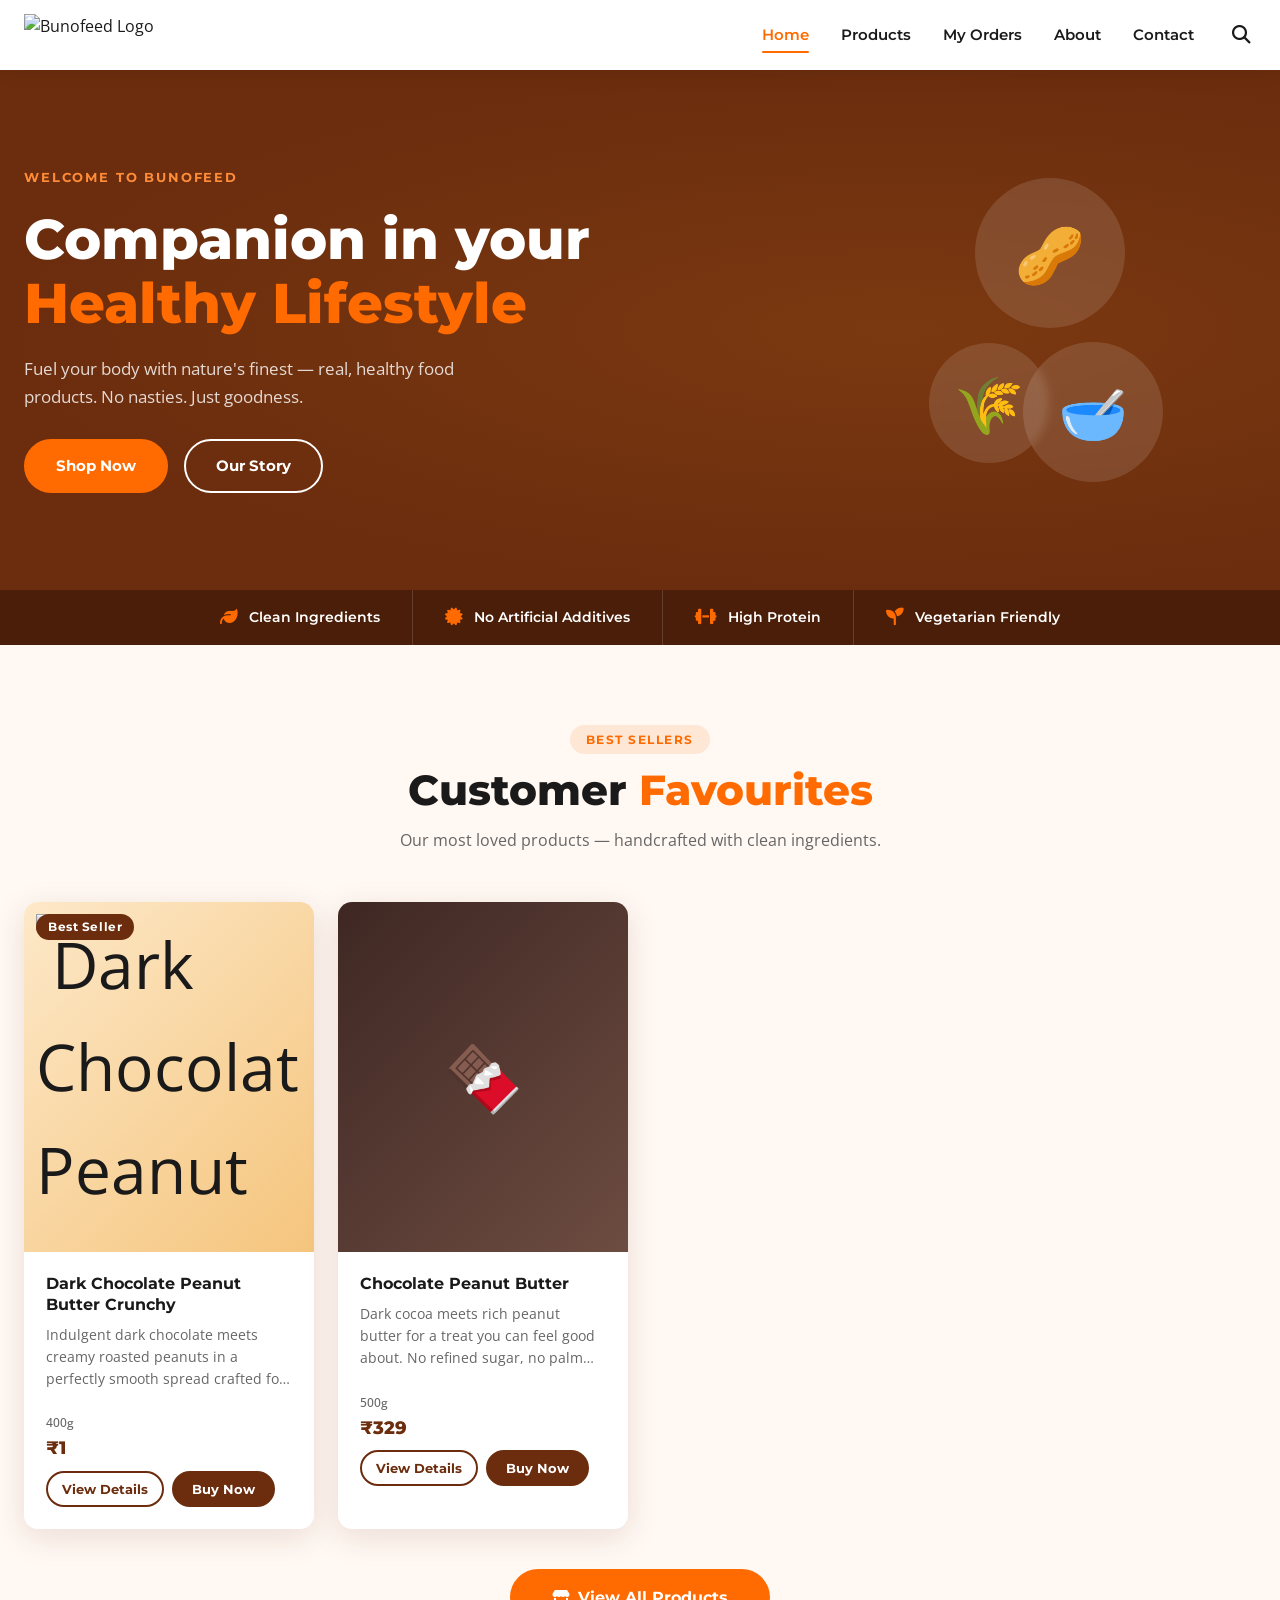
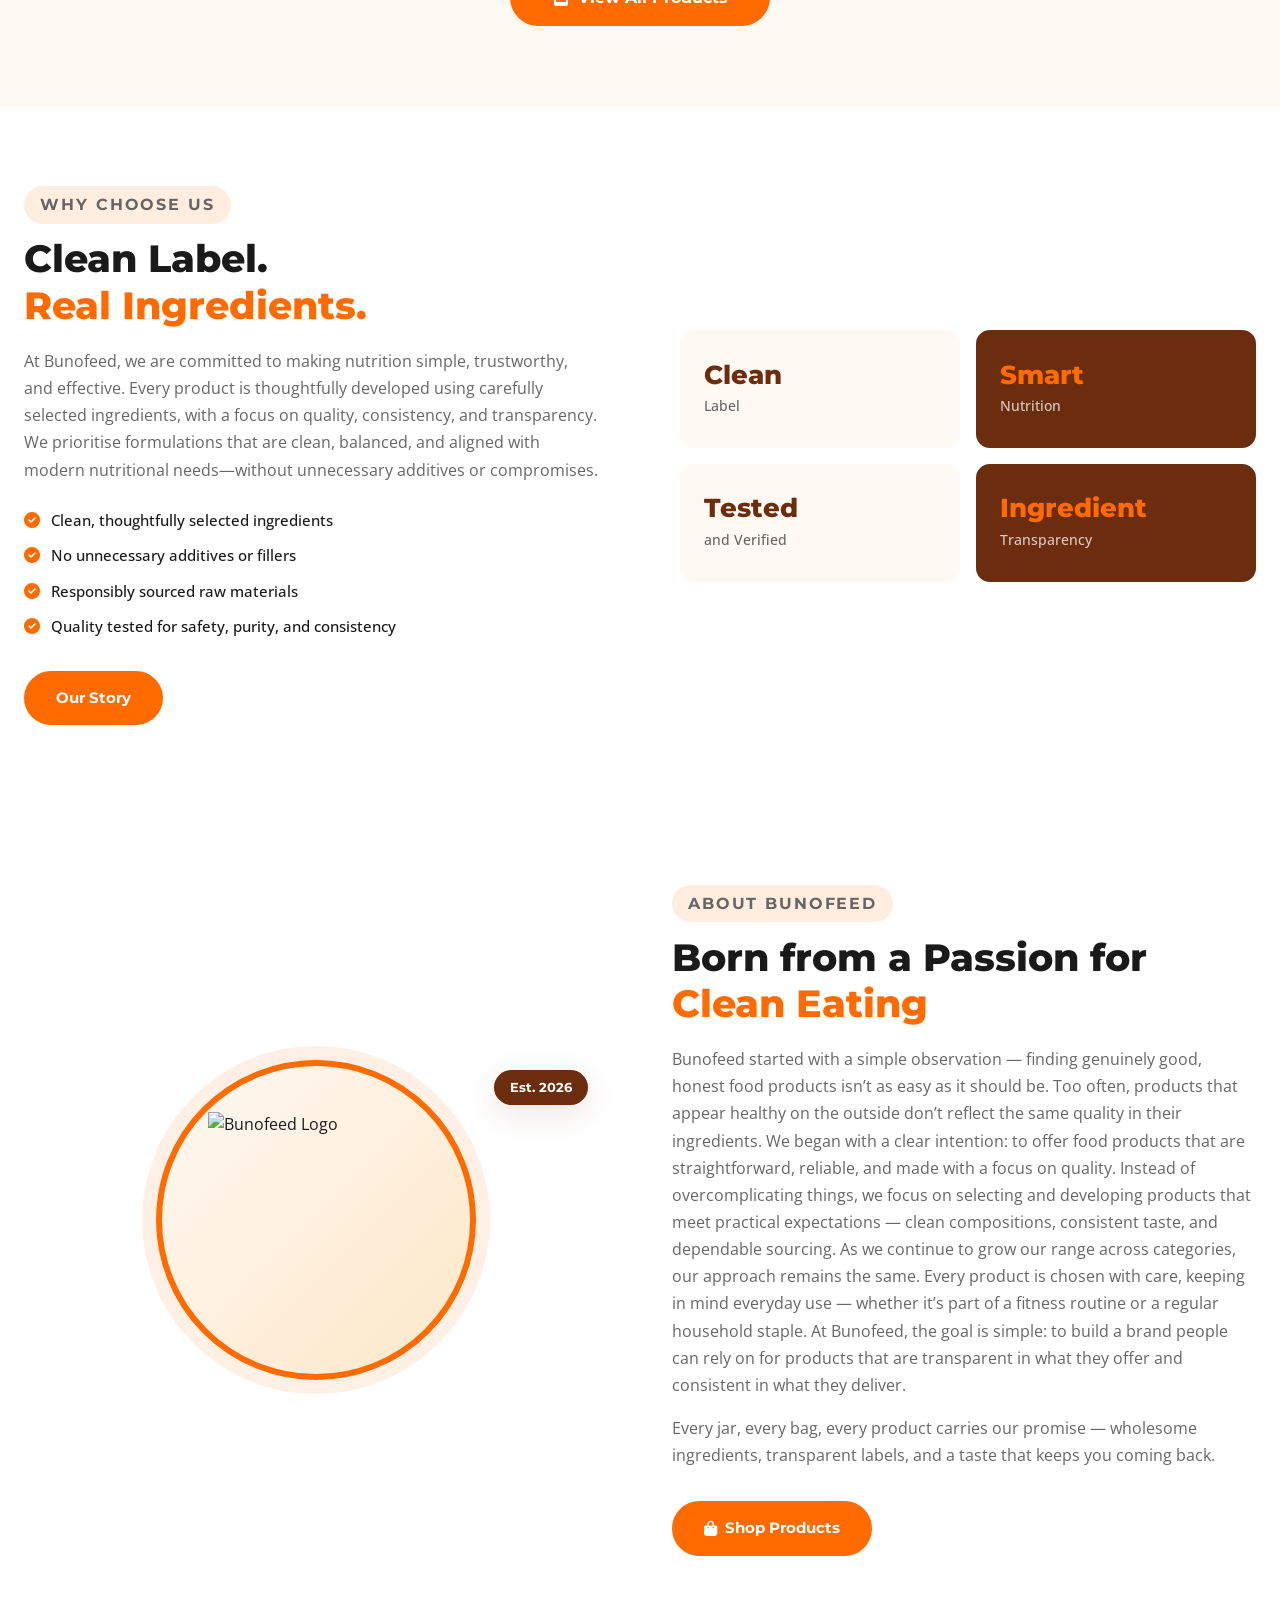
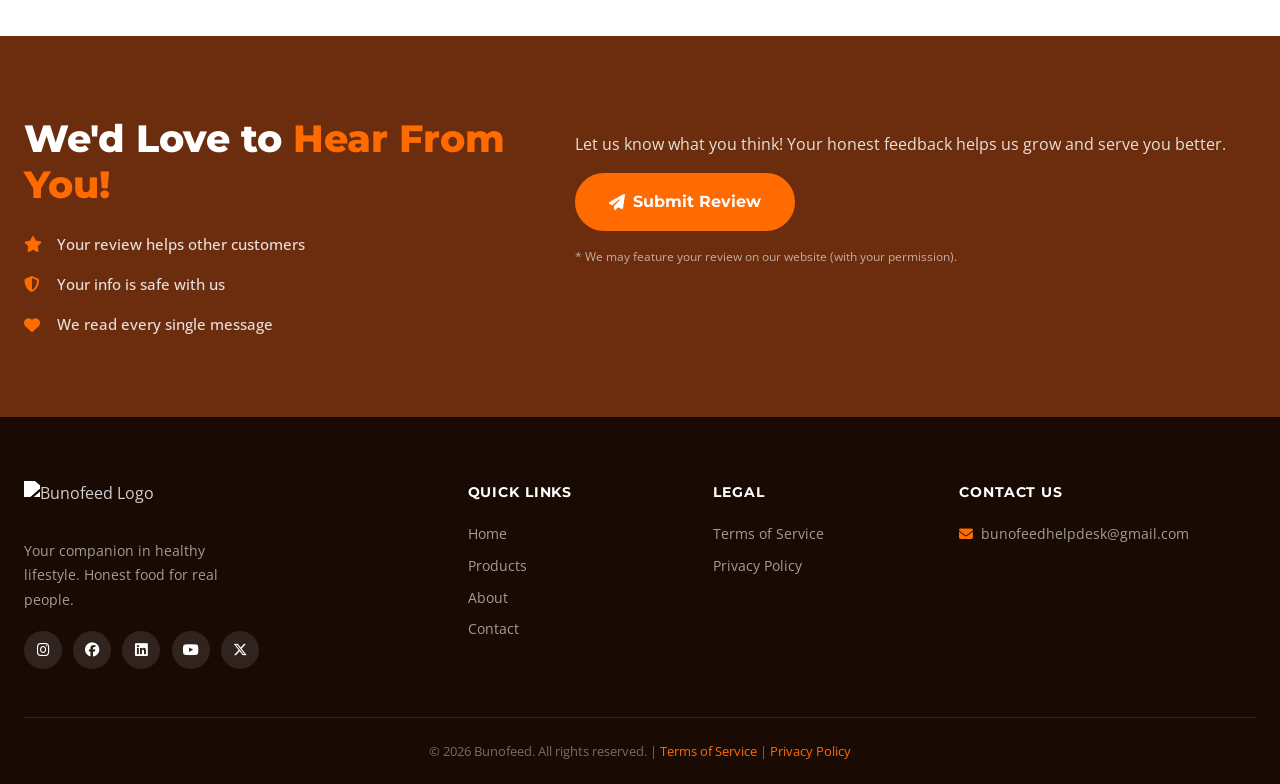
==== commit 062e2411: "Update index.html" ====
--- a/index.html
+++ b/index.html
@@ -267,53 +267,45 @@
   <!-- =========================================================
        FOOTER
        ========================================================= -->
-  <footer class="footer" id="contact">
+  <footer class="footer">
     <div class="footer-grid">
       <div class="footer-brand">
         <img src="https://i.ibb.co/tMLywGyb/Brand-logo-2.png" alt="Bunofeed Logo" class="logo-img footer-logo-img"/>
-        <p>Your companion in healthy living. Honest food for real people.</p>
+        <p>Your companion in healthy lifestyle. Honest food for real people.</p>
         <div class="social-links">
-           <div class="social-links">
-           <a href="https://www.instagram.com/bunofeed/" target="_blank" rel="noopener noreferrer" aria-label="Instagram"><i class="fab fa-instagram"></i></a>
+          <a href="https://www.instagram.com/bunofeed/" target="_blank" rel="noopener noreferrer" aria-label="Instagram"><i class="fab fa-instagram"></i></a>
           <a href="https://www.facebook.com"  target="_blank" rel="noopener noreferrer" aria-label="Facebook"><i class="fab fa-facebook"></i></a>
           <a href="https://www.linkedin.com" target="_blank" rel="noopener noreferrer"> <i class="fab fa-linkedin"></i></a> 
           <a href="https://www.youtube.com/channel/UC1f1x5hzWl1hBn3tpF--vnQ"   target="_blank" rel="noopener noreferrer" aria-label="YouTube"><i class="fab fa-youtube"></i></a>
           <a href="https://x.com/bunofeed"    target="_blank" rel="noopener noreferrer" aria-label="X"><i class="fab fa-x-twitter"></i></a>
         </div>
-          
       </div>
       <div class="footer-col">
         <h4>Quick Links</h4>
-        <a href="#home">Home</a>
-       <a href="shop.html">Products</a>
-        <a href="#about">About</a>
+        <a href="index.html">Home</a>
+        <a href="shop.html">Products</a>
+        <a href="index.html#about">About</a>
+        <a href="index.html#contact">Contact</a>
+       
       </div>
       <div class="footer-col">
         <h4>Legal</h4>
         <a href="terms.html">Terms of Service</a>
         <a href="privacy.html">Privacy Policy</a>
       </div>
-      <div class="footer-col" id="contact">
+      <div class="footer-col">
         <h4>Contact Us</h4>
-        <p>
-          <i class="fas fa-envelope" aria-hidden="true"></i>
-          <a href="mailto:bunofeedhelpdesk@gmail.com" data-email>
-            bunofeedhelpdesk@gmail.com
-          </a>
-        </p>
-   
+        <p><i class="fas fa-envelope"></i>bunofeedhelpdesk@gmail.com</p>
+ 
+        
       </div>
     </div>
     <div class="footer-bottom">
-      <p>© 2026 Bunofeed. All rights reserved. |
-        <a href="terms.html">Terms of Service</a> |
-        <a href="privacy.html">Privacy Policy</a>
-      </p>
-      <span class="footer-highlight">Made with ❤️ for healthy 💪 living.</span>
+      <p>© 2026 Bunofeed. All rights reserved. | <a href="terms.html" style="color:var(--orange)">Terms of Service</a> | <a href="privacy.html" style="color:var(--orange)">Privacy Policy</a></p>
     </div>
   </footer>
 
-  <!-- Razorpay SDK (required for Buy Now on homepage) -->
+   <!-- Razorpay SDK (required for Buy Now on homepage) -->
   <script src="https://checkout.razorpay.com/v1/checkout.js"></script>
   <!-- =========================================================
        SCRIPTS
